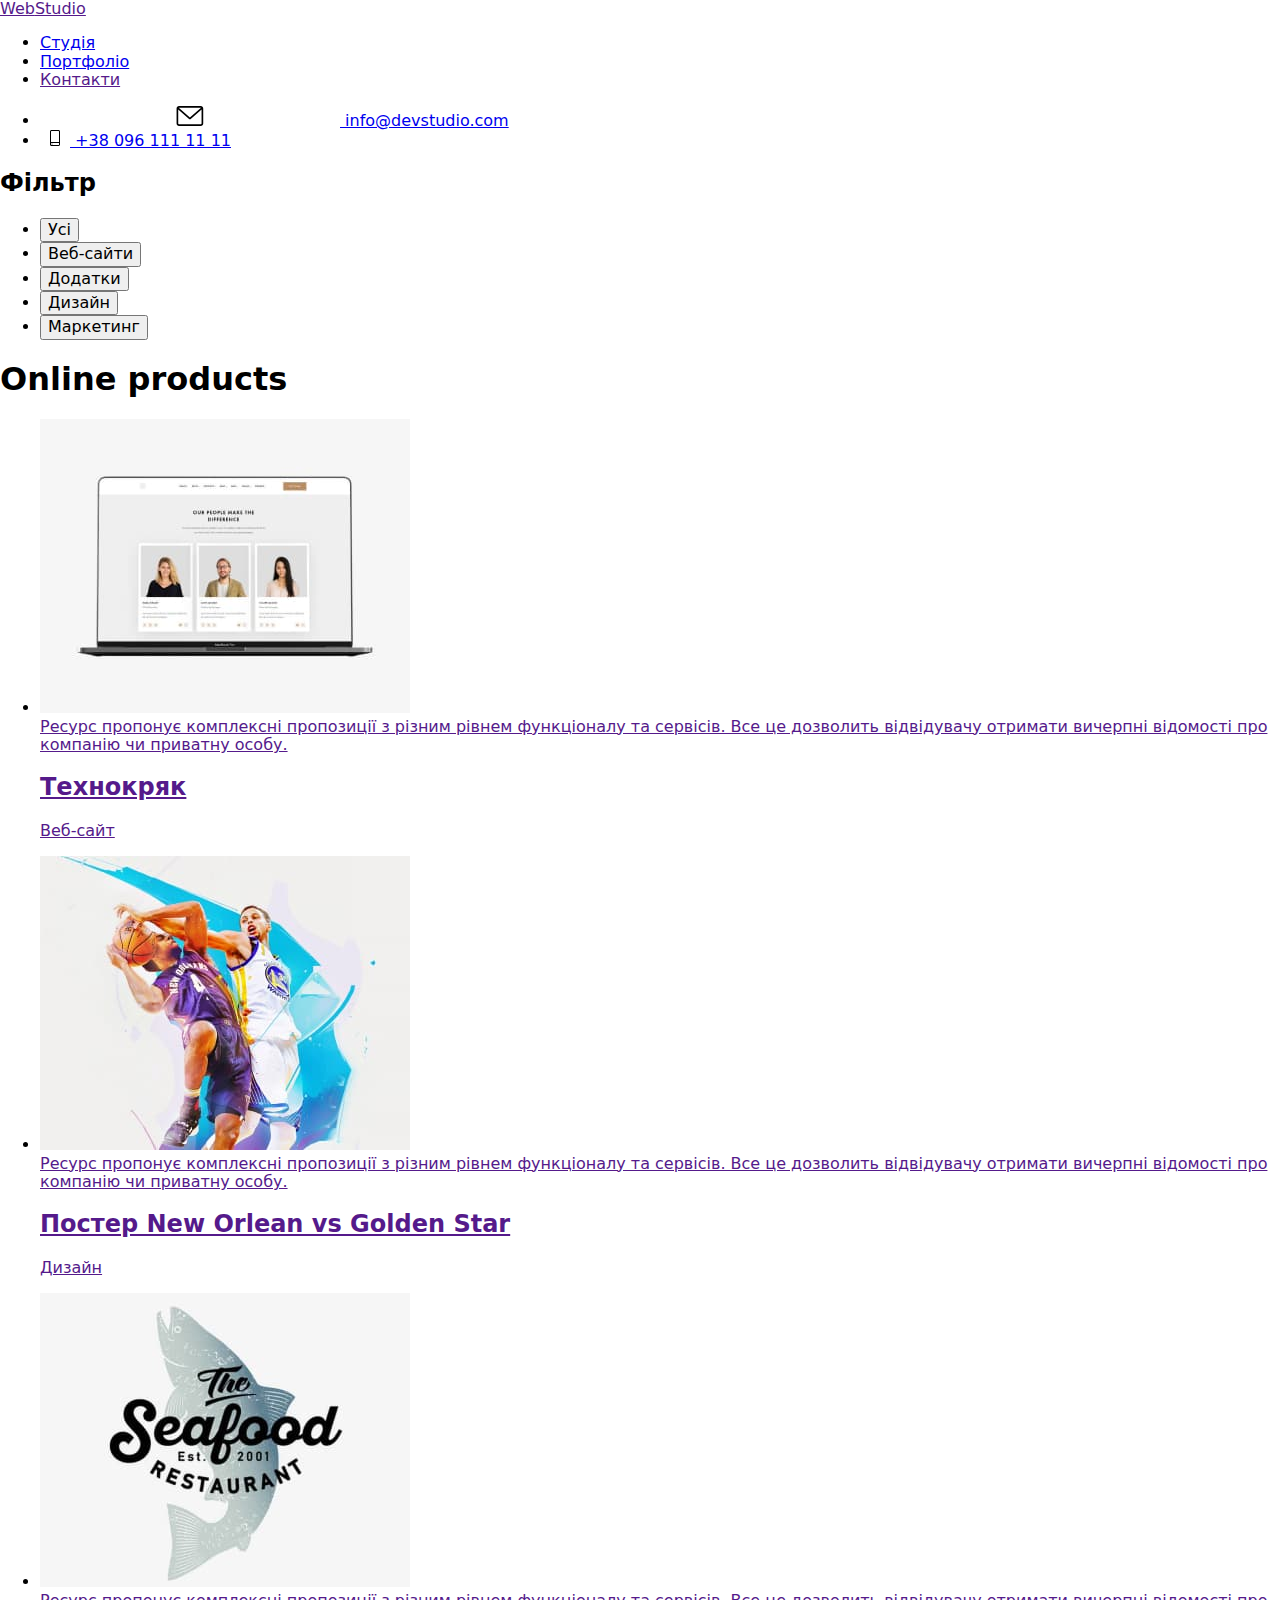
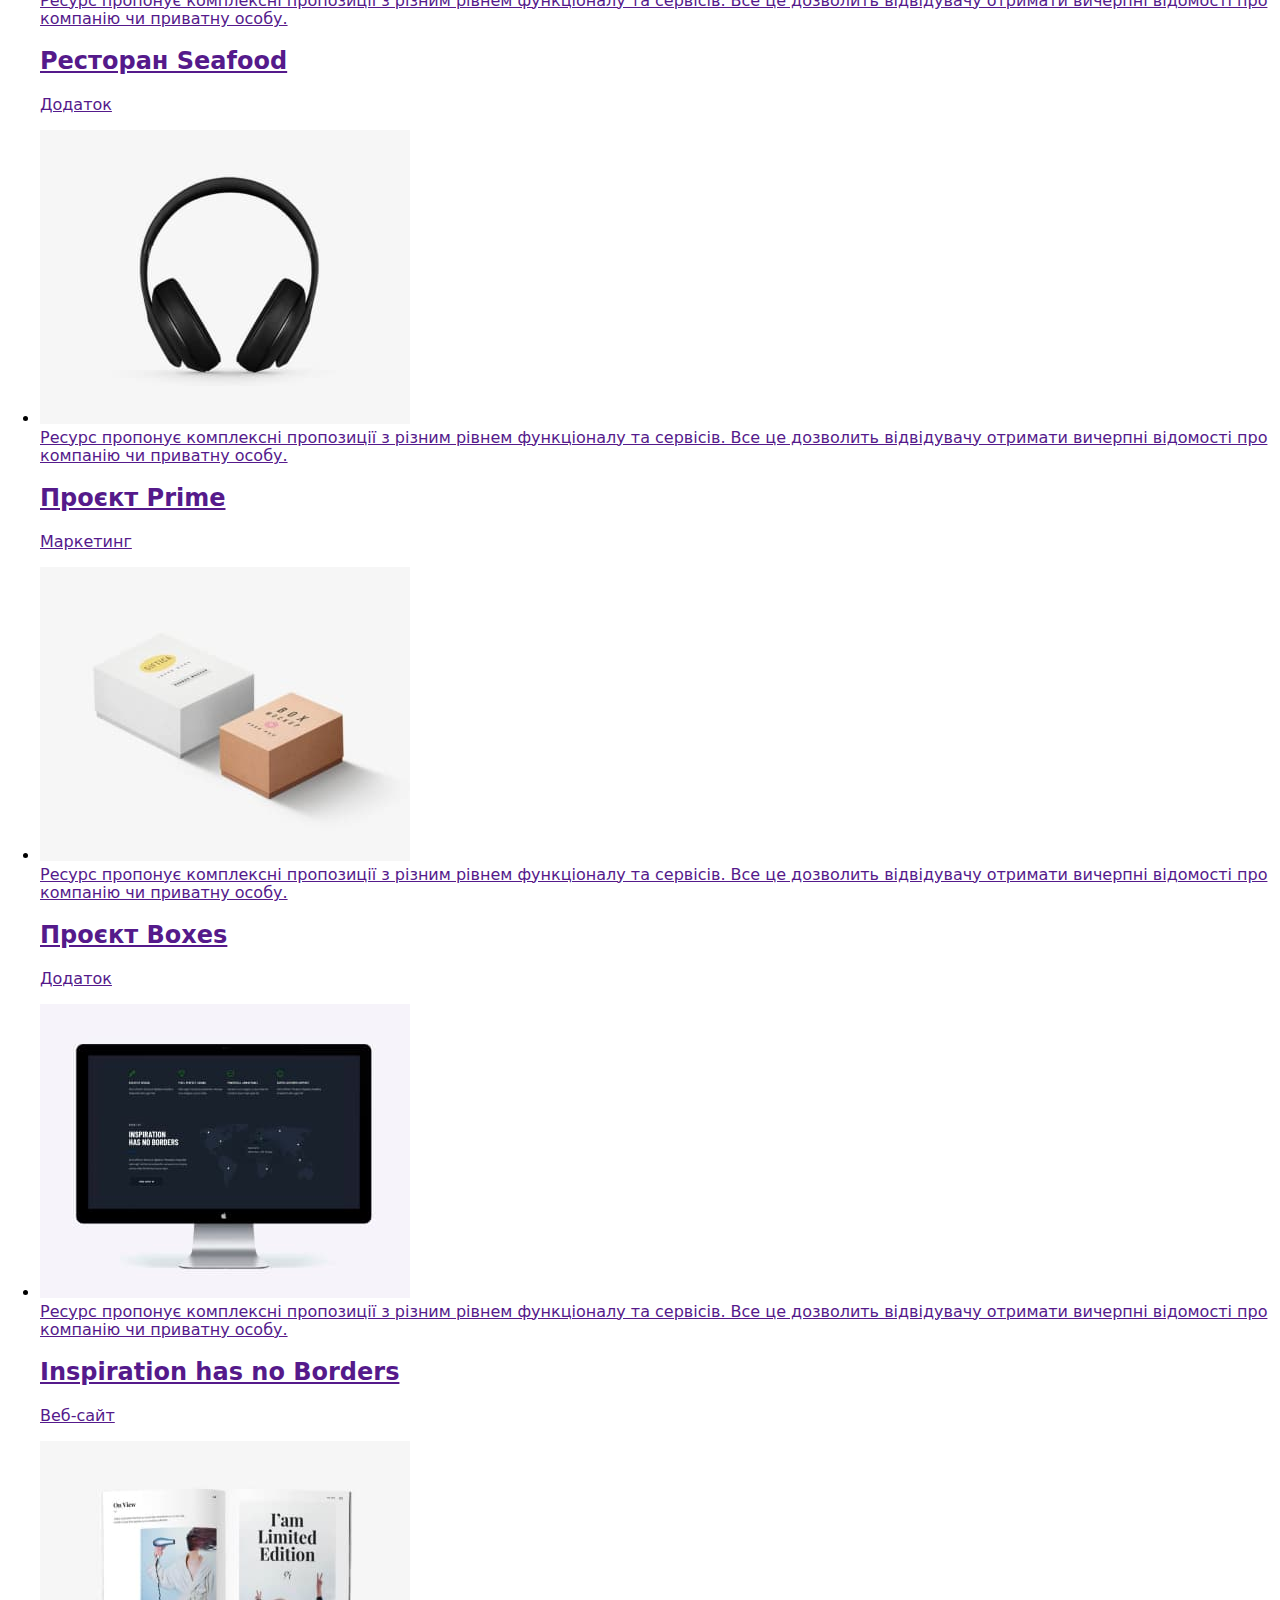
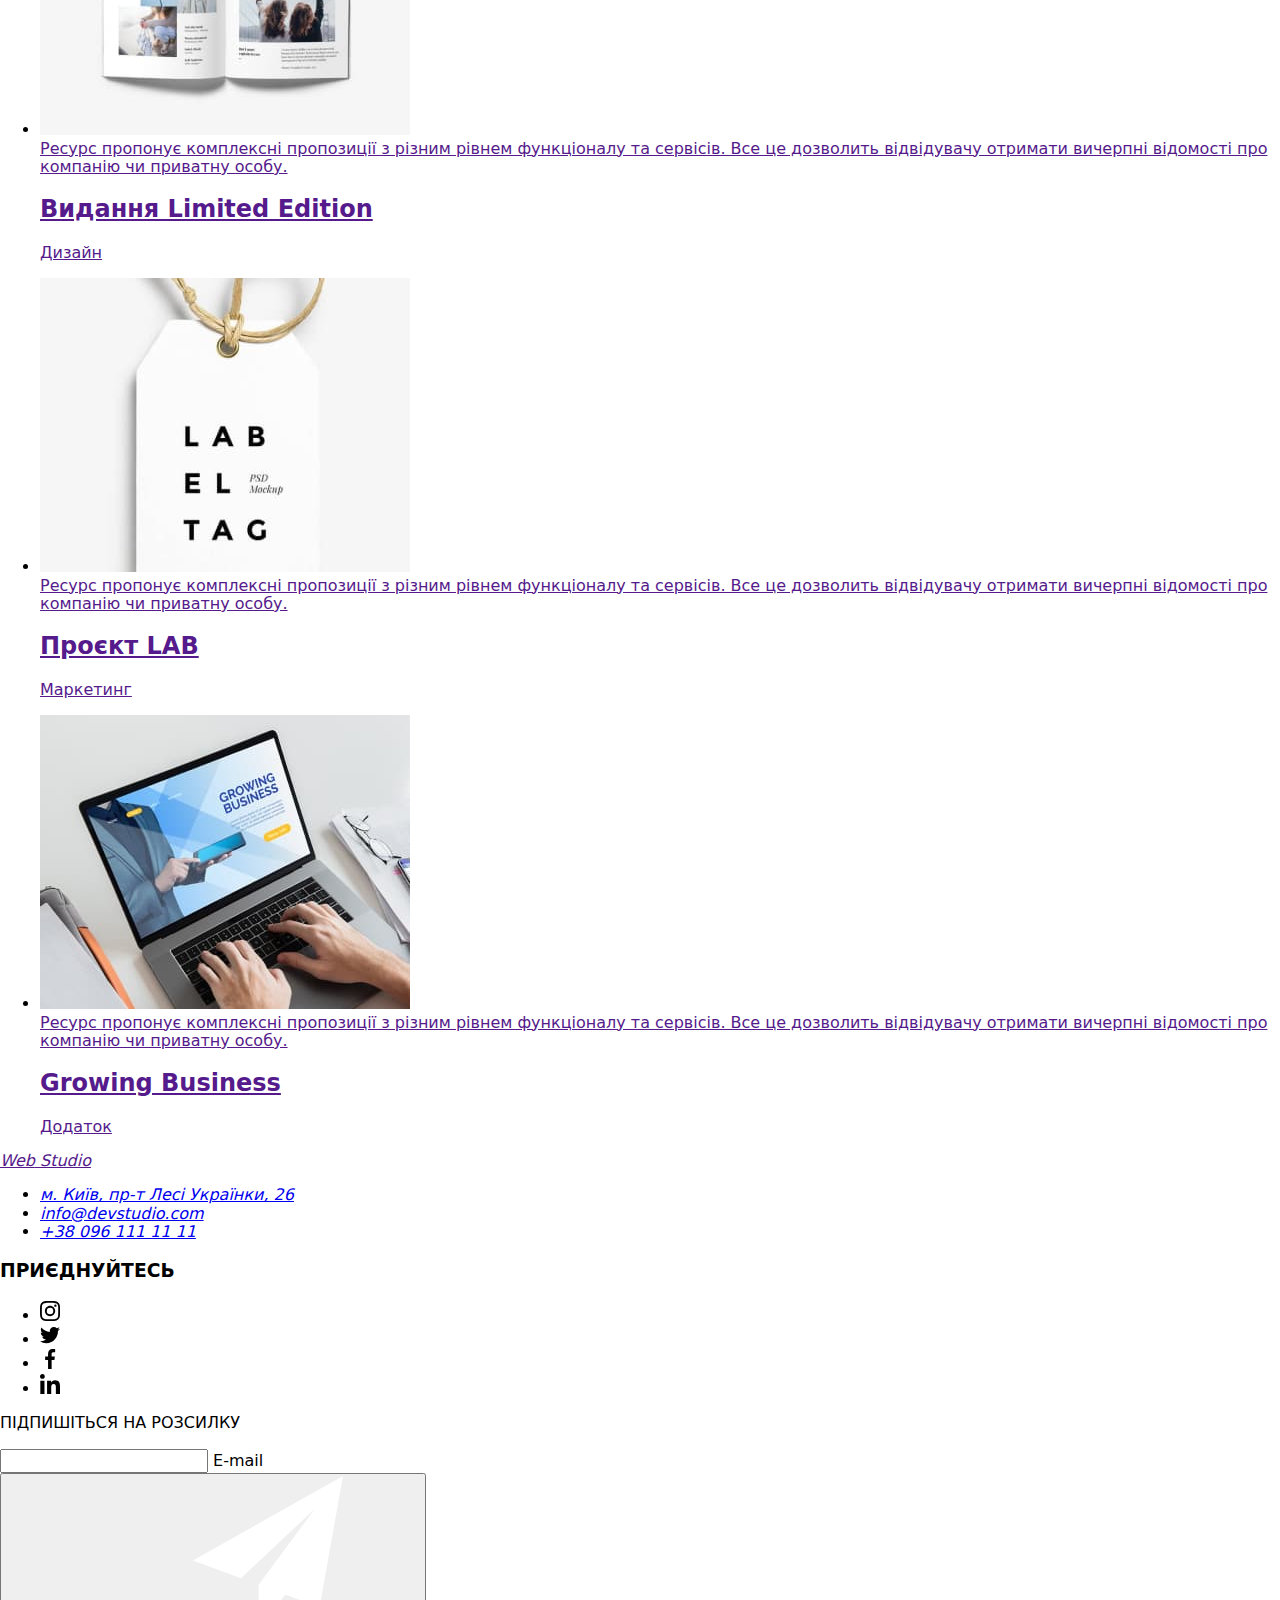
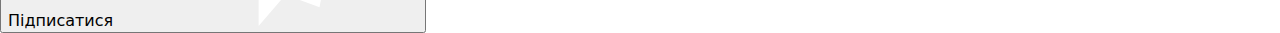
==== portfolio.html @ e0b41aa7 "cds" ====
<!DOCTYPE html>
<html lang="en">
  <head>
    <meta charset="UTF-8" />
    <meta http-equiv="X-UA-Compatible" content="IE=edge" />
    <meta name="viewport" content="width=device-width, initial-scale=1.0" />
    <title>Web Studio</title>
    <link
      href="https://fonts.googleapis.com/css2?family=Raleway:wght@700&family=Roboto:wght@400;500;700;900&display=swap"
      rel="stylesheet"
    />
    <link
      rel="stylesheet"
      href="https://cdnjs.cloudflare.com/ajax/libs/modern-normalize/1.1.0/modern-normalize.min.css"
    />
    <link rel="stylesheet" href="./css/styles.css" />
  </head>
  <body>
    <header class="page-header">
      <div class="container nav">
        <nav class="nav-studio">
          <a href="" class="logo" lang="en"
            ><span class="logo-web">Web</span>Studio</a
          >
          <ul class="site-nav list">
            <li class="item">
              <a href="./index.html" class="link">Студія</a>
            </li>
            <li class="item active-page">
              <a href="./portfolio.html" class="link active-page">Портфоліо</a>
            </li>
            <li class="item">
              <a href="" class="link">Контакти</a>
            </li>
          </ul>
        </nav>
        <ul class="auth-nav">
          <li class="item">
            <a href="mailto:info@devstidio.com" class="contact-info link">
              <svg class="contacts-icon icon-email" widht="30" height="20">
                <use href="./images/symbol-defs.svg#icon-email"></use>
              </svg>
              info@devstudio.com
            </a>
          </li>
          <li class="item">
            <a href="tel:+3809611111" class="contact-info link"
              ><svg class="contacts-icon icon-phone" width="30" height="16">
                <use href="./images/symbol-defs.svg#icon-telephone"></use>
              </svg>
              +38 096 111 11 11
            </a>
          </li>
        </ul>
      </div>
    </header>
    <main>
      <section class="section portfolio">
        <div class="container main-portfolio">
          <h2 class="second-title">Фільтр</h2>
          <ul class="filter-menu">
            <li class="filter-list">
              <button type="button" class="btn-secondary">Усі</button>
            </li>
            <li class="filter-list">
              <button type="button" class="btn-secondary">Веб-сайти</button>
            </li>
            <li class="filter-list">
              <button type="button" class="btn-secondary">Додатки</button>
            </li>
            <li class="filter-list">
              <button type="button" class="btn-secondary">Дизайн</button>
            </li>
            <li class="filter-list">
              <button type="button" class="btn-secondary">Маркетинг</button>
            </li>
          </ul>
          <h1 class="second-title">Online products</h1>
          <ul class="project-list">
            <li class="project-set">
              <a class="card" href="">
                <div class="wrapper">
                  <img
                    src="./images/website.jpg"
                    alt="website-tehnocrack"
                    width="370"
                  />
                  <div class="card-description">
                    Ресурс пропонує комплексні пропозиції з різним рівнем
                    функціоналу та сервісів. Все це дозволить відвідувачу
                    отримати вичерпні відомості про компанію чи приватну особу.
                  </div>
                </div>
                <div class="card-content">
                  <h2 class="project-card">Технокряк</h2>
                  <p class="project">Веб-сайт</p>
                </div>
              </a>
            </li>
            <li class="project-set">
              <a class="card" href="">
                <div class="wrapper">
                  <img
                    src="./images/poster-new-orlean.jpg"
                    alt="poster new orlean vs golden star"
                    width="370"
                  />
                  <div class="card-description">
                    Ресурс пропонує комплексні пропозиції з різним рівнем
                    функціоналу та сервісів. Все це дозволить відвідувачу
                    отримати вичерпні відомості про компанію чи приватну особу.
                  </div>
                </div>
                <div class="card-content">
                  <h2 class="project-card">Постер New Orlean vs Golden Star</h2>
                  <p class="project">Дизайн</p>
                </div>
              </a>
            </li>
            <li class="project-set">
              <a class="card" href="">
                <div class="wrapper">
                  <img
                    src="./images/restrant-sea-food.jpg"
                    alt="restrant sea food"
                    width="370"
                  />
                  <div class="card-description">
                    Ресурс пропонує комплексні пропозиції з різним рівнем
                    функціоналу та сервісів. Все це дозволить відвідувачу
                    отримати вичерпні відомості про компанію чи приватну особу.
                  </div>
                </div>
                <div class="card-content">
                  <h2 class="project-card">Ресторан Seafood</h2>
                  <p class="project">Додаток</p>
                </div>
              </a>
            </li>
            <li class="project-set">
              <a class="card" href="">
                <div class="wrapper">
                  <img src="./images/project-prime.jpg" alt=" project prime" />
                  <div class="card-description">
                    Ресурс пропонує комплексні пропозиції з різним рівнем
                    функціоналу та сервісів. Все це дозволить відвідувачу
                    отримати вичерпні відомості про компанію чи приватну особу.
                  </div>
                </div>
                <div class="card-content">
                  <h2 class="project-card">Проєкт Prime</h2>
                  <p class="project">Маркетинг</p>
                </div>
              </a>
            </li>
            <li class="project-set">
              <a class="card" href="">
                <div class="wrapper">
                  <img
                    src="./images/project-boxes.jpg"
                    alt="project boxes"
                    width="370"
                  />
                  <div class="card-description">
                    Ресурс пропонує комплексні пропозиції з різним рівнем
                    функціоналу та сервісів. Все це дозволить відвідувачу
                    отримати вичерпні відомості про компанію чи приватну особу.
                  </div>
                </div>
                <div class="card-content">
                  <h2 class="project-card">Проєкт Boxes</h2>
                  <p class="project">Додаток</p>
                </div>
              </a>
            </li>
            <li class="project-set">
              <a class="card" href="">
                <div class="wrapper">
                  <img
                    src="./images/website-inspiration-no.jpg"
                    alt="website inspiration has no borders"
                  />
                  <div class="card-description">
                    Ресурс пропонує комплексні пропозиції з різним рівнем
                    функціоналу та сервісів. Все це дозволить відвідувачу
                    отримати вичерпні відомості про компанію чи приватну особу.
                  </div>
                </div>
                <div class="card-content">
                  <h2 class="project-card">Inspiration has no Borders</h2>
                  <p class="project">Веб-сайт</p>
                </div>
              </a>
            </li>
            <li class="project-set">
              <a class="card" href="">
                <div class="wrapper">
                  <img
                    src="./images/design-limited-edition.jpg"
                    alt="design limited edition"
                    width="370"
                  />
                  <div class="card-description">
                    Ресурс пропонує комплексні пропозиції з різним рівнем
                    функціоналу та сервісів. Все це дозволить відвідувачу
                    отримати вичерпні відомості про компанію чи приватну особу.
                  </div>
                </div>
                <div class="card-content">
                  <h2 class="project-card">Видання Limited Edition</h2>
                  <p class="project">Дизайн</p>
                </div>
              </a>
            </li>
            <li class="project-set">
              <a class="card" href="">
                <div class="wrapper">
                  <img
                    src="./images/project-lab.jpg"
                    alt="project lab"
                    width="370"
                  />
                  <div class="card-description">
                    Ресурс пропонує комплексні пропозиції з різним рівнем
                    функціоналу та сервісів. Все це дозволить відвідувачу
                    отримати вичерпні відомості про компанію чи приватну особу.
                  </div>
                </div>
                <div class="card-content">
                  <h2 class="project-card">Проєкт LAB</h2>
                  <p class="project">Маркетинг</p>
                </div>
              </a>
            </li>
            <li class="project-set">
              <a class="card" href="">
                <div class="wrapper">
                  <img
                    src="./images/growing-bisines.jpg"
                    alt="app growing bisines"
                    width="370"
                  />
                  <div class="card-description">
                    Ресурс пропонує комплексні пропозиції з різним рівнем
                    функціоналу та сервісів. Все це дозволить відвідувачу
                    отримати вичерпні відомості про компанію чи приватну особу.
                  </div>
                </div>
                <div class="card-content">
                  <h2 class="project-card">Growing Business</h2>
                  <p class="project">Додаток</p>
                </div>
              </a>
            </li>
          </ul>
        </div>
      </section>
    </main>

    <footer class="page-footer">
      <div class="container footer">
        <address class="address">
          <a href="" class="logo2" lang="en"
            ><span class="logo-web">Web</span>
            <span class="logo-web2">Studio</span>
          </a>
          <ul class="contact">
            <li class="address-town link">
              <a
                href="https://goo.gl/maps/zHa8k17sHKYZzzac8"
                target="_blank"
                rel="noopener noreferrer nofollow"
                >м. Київ, пр-т Лесі Українки, 26</a
              ><br />
            </li>
            <li class="address-mail link">
              <a href="mailto:info@devstudio.com">info@devstudio.com</a> <br />
            </li>
            <li class="address-tel link">
              <a href="tel:+380961111111">+38 096 111 11 11</a>
            </li>
          </ul>
        </address>
        <section class="join-footer">
          <h3 class="add">ПРИЄДНУЙТЕСЬ</h3>
          <ul class="addition-list">
            <li class="addition-item list">
              <a href="" class="addition-icon">
                <svg class="icon-add" width="20" height="20">
                  <use href="./images/symbol-defs.svg#icon-instagram"></use>
                </svg>
              </a>
            </li>
            <li class="addition-item list">
              <a href="" class="addition-icon">
                <svg class="icon-add" width="20" height="20">
                  <use href="./images/symbol-defs.svg#icon-twitter"></use>
                </svg>
              </a>
            </li>
            <li class="addition-item list">
              <a href="" class="addition-icon">
                <svg class="icon-add" width="20" height="20">
                  <use href="./images/symbol-defs.svg#icon-facebook"></use>
                </svg>
              </a>
            </li>
            <li class="addition-item list">
              <a href="" class="addition-icon">
                <svg class="icon-add" width="20" height="20">
                  <use href="./images/symbol-defs.svg#icon-linkedin"></use>
                </svg>
              </a>
            </li>
          </ul>
        </section>
        <form action="" class="form-mailing" autocomplete="off">
          <p>ПІДПИШІТЬСЯ НА РОЗСИЛКУ</p>
          <div class="mailing-thumb">
            <div class="field-mailing">
              <input type="email" name="mailing" id="mailing" />
              <label for="mailing">E-mail</label>
            </div>
            <button class="btn-primary form-btn" type="submit">
              Підписатися
              <svg class="mailing-svg">
                <use href="./images/symbol-defs.svg#icon-telegram"></use>
              </svg>
            </button>
          </div>
        </form>
      </div>
    </footer>
  </body>
</html>
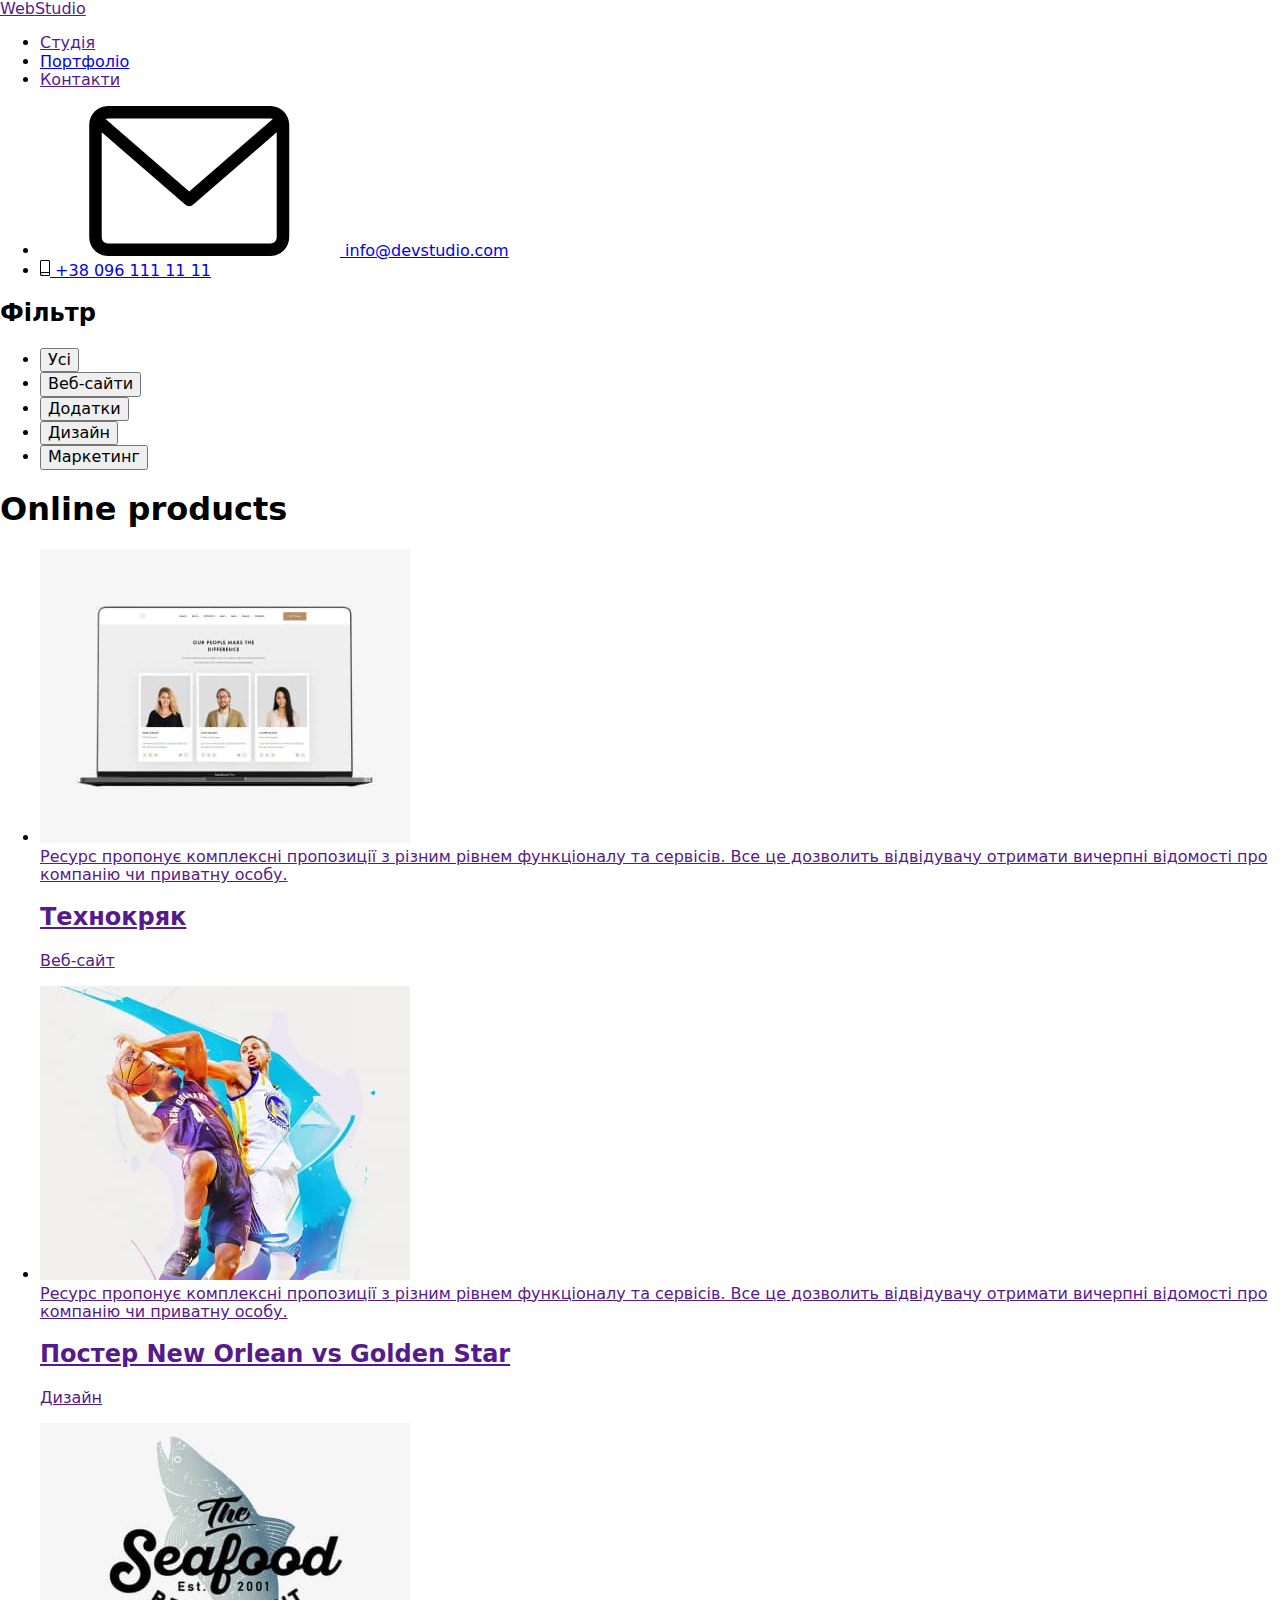
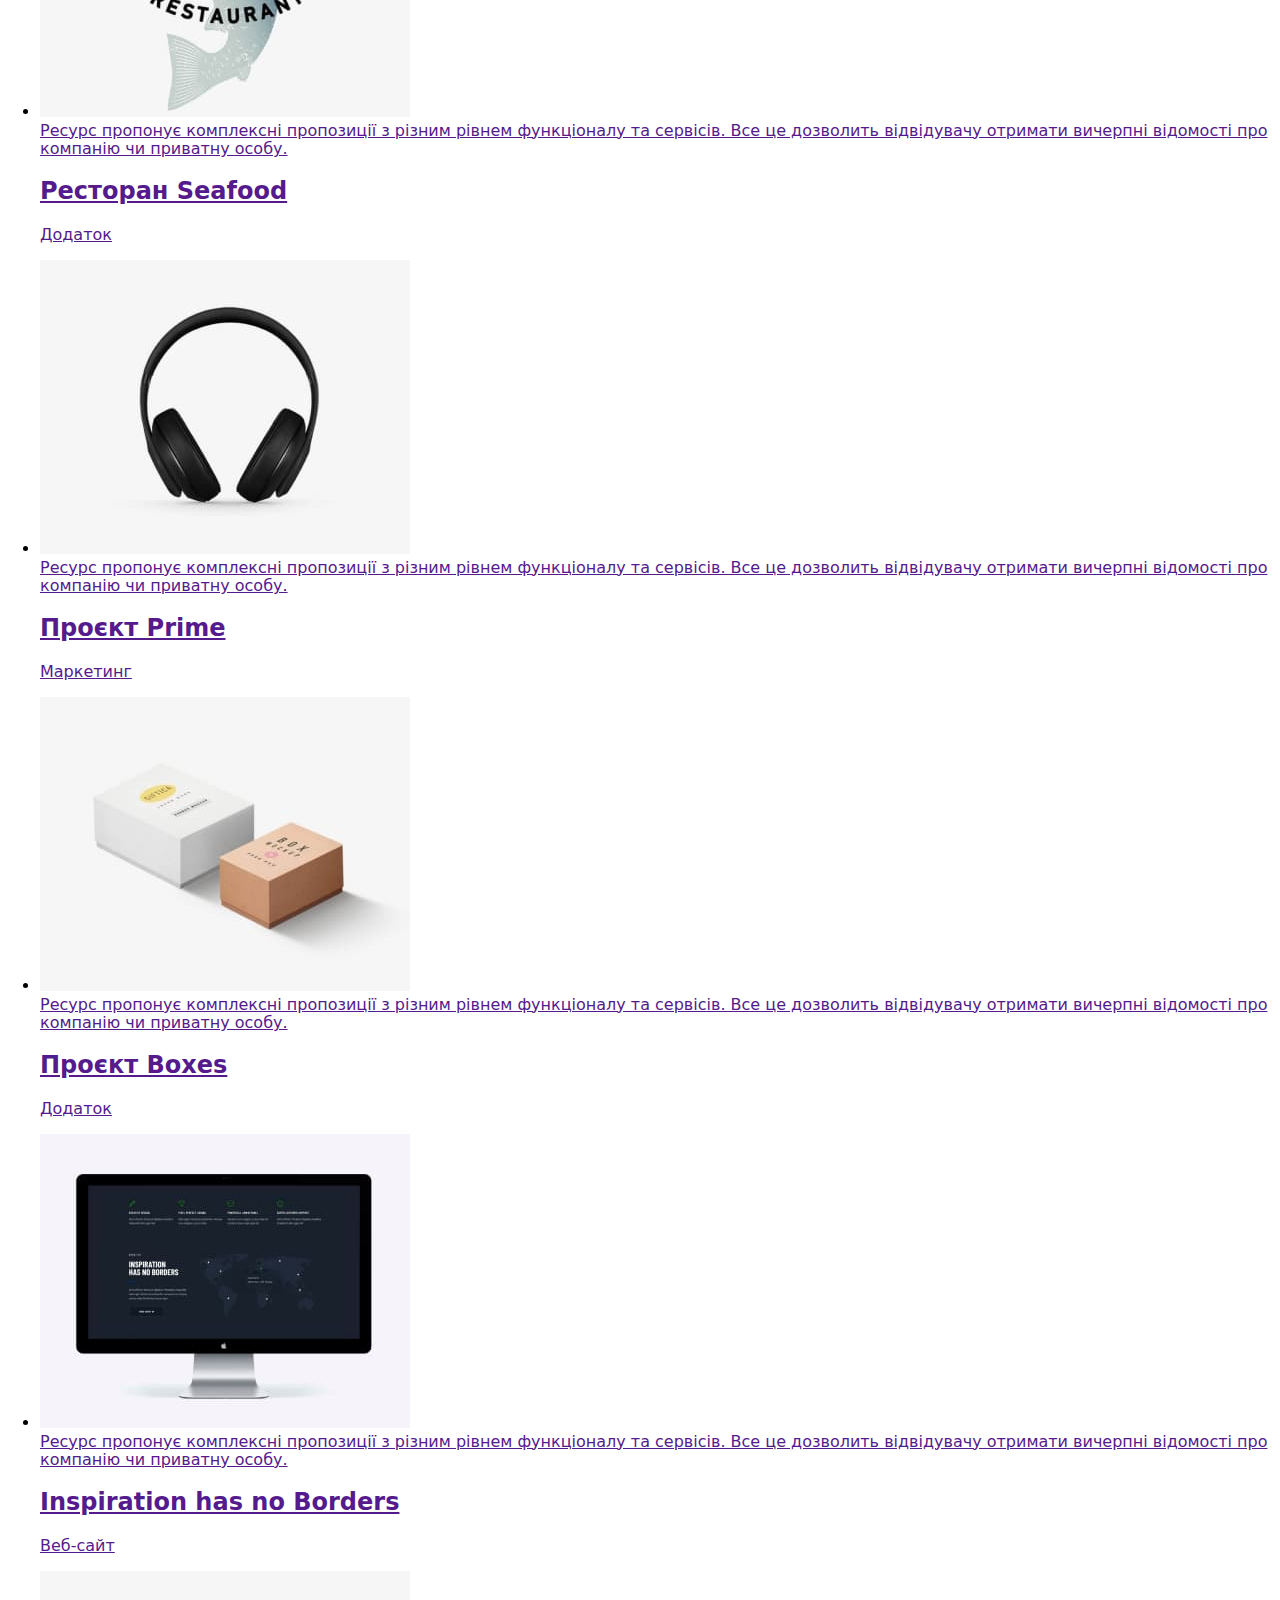
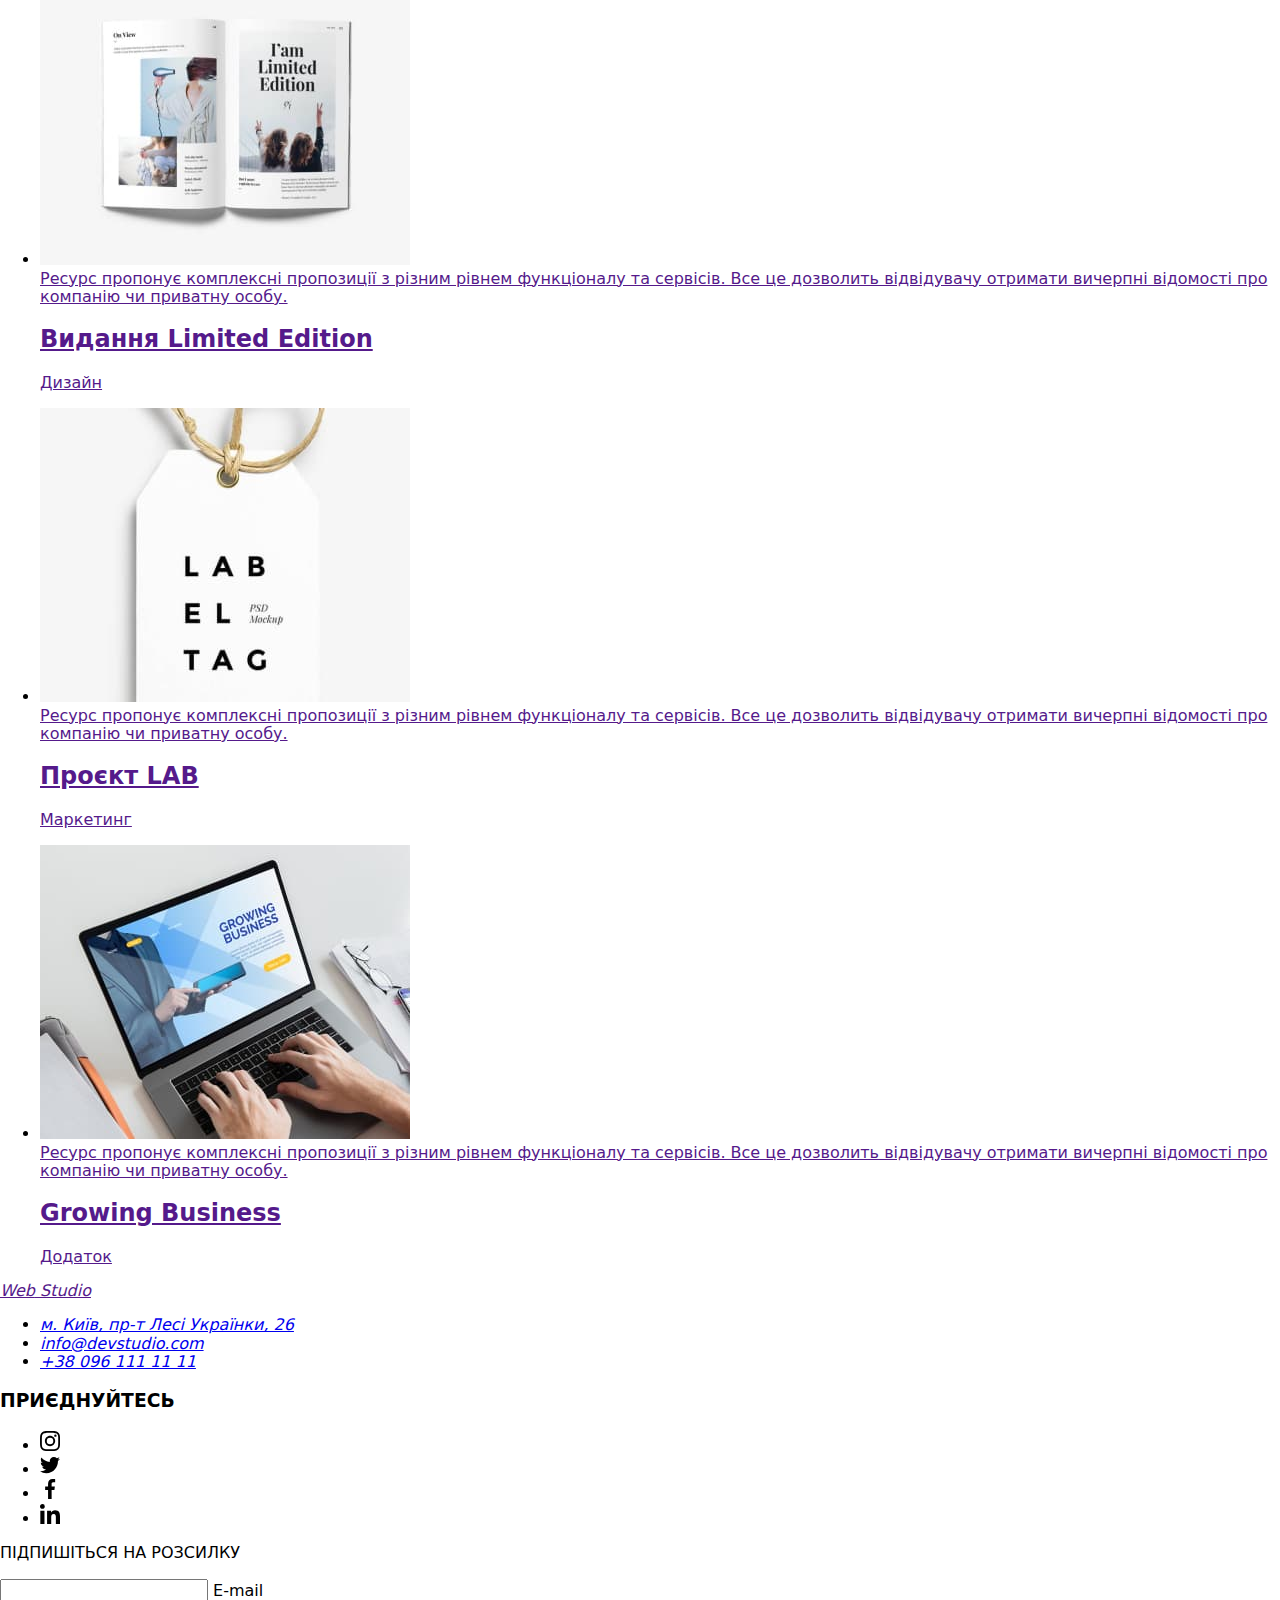
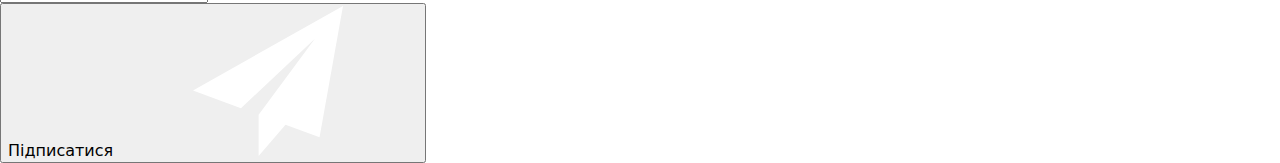
==== commit 8ef54ab0: "scdscs" ====
--- a/portfolio.html
+++ b/portfolio.html
@@ -18,26 +18,24 @@
   <body>
     <header class="page-header">
       <div class="container nav">
-        <nav class="nav-studio">
-          <a href="" class="logo" lang="en"
+        <nav class="pahe-header__nav-studio">
+          <a href="" class="page-header__logo" lang="en"
             ><span class="logo-web">Web</span>Studio</a
           >
-          <ul class="site-nav list">
+          <ul class="page-header__site-nav list">
+            <li class="item page-header__active-page">
+              <a href="" class="link active-page">Студія</a>
+            </li>
             <li class="item">
-              <a href="./index.html" class="link">Студія</a>
-            </li>
-            <li class="item active-page">
-              <a href="./portfolio.html" class="link active-page">Портфоліо</a>
-            </li>
-            <li class="item">
-              <a href="" class="link">Контакти</a>
-            </li>
+              <a href="./portfolio.html" class="link">Портфоліо</a>
+            </li>
+            <li class="item"><a href="" class="link">Контакти</a></li>
           </ul>
         </nav>
-        <ul class="auth-nav">
+        <ul class="page-header__auth-nav">
           <li class="item">
             <a href="mailto:info@devstidio.com" class="contact-info link">
-              <svg class="contacts-icon icon-email" widht="30" height="20">
+              <svg class="contacts-icon icon-email">
                 <use href="./images/symbol-defs.svg#icon-email"></use>
               </svg>
               info@devstudio.com
@@ -45,7 +43,7 @@
           </li>
           <li class="item">
             <a href="tel:+3809611111" class="contact-info link"
-              ><svg class="contacts-icon icon-phone" width="30" height="16">
+              ><svg class="contacts-icon icon-phone" width="10" height="16">
                 <use href="./images/symbol-defs.svg#icon-telephone"></use>
               </svg>
               +38 096 111 11 11
@@ -54,201 +52,208 @@
         </ul>
       </div>
     </header>
+
     <main>
       <section class="section portfolio">
-        <div class="container main-portfolio">
-          <h2 class="second-title">Фільтр</h2>
-          <ul class="filter-menu">
-            <li class="filter-list">
+        <div class="container portfolio__main-portfolio">
+          <h2 class="portfolio__second-title">Фільтр</h2>
+          <ul class="portfolio__filter-menu">
+            <li class="portfolio__filter-list">
               <button type="button" class="btn-secondary">Усі</button>
             </li>
-            <li class="filter-list">
+            <li class="portfolio__filter-list">
               <button type="button" class="btn-secondary">Веб-сайти</button>
             </li>
-            <li class="filter-list">
+            <li class="portfolio__filter-list">
               <button type="button" class="btn-secondary">Додатки</button>
             </li>
-            <li class="filter-list">
+            <li class="portfolio__filter-list">
               <button type="button" class="btn-secondary">Дизайн</button>
             </li>
-            <li class="filter-list">
+            <li class="portfolio__filter-list">
               <button type="button" class="btn-secondary">Маркетинг</button>
             </li>
           </ul>
-          <h1 class="second-title">Online products</h1>
-          <ul class="project-list">
-            <li class="project-set">
-              <a class="card" href="">
-                <div class="wrapper">
+          <h1 class="portfolio__second-title">Online products</h1>
+          <ul class="portfolio__project-list">
+            <li class="portfolio__project-set">
+              <a class="portfolio__card" href="">
+                <div class="portfolio__wrapper">
                   <img
                     src="./images/website.jpg"
                     alt="website-tehnocrack"
                     width="370"
                   />
-                  <div class="card-description">
-                    Ресурс пропонує комплексні пропозиції з різним рівнем
-                    функціоналу та сервісів. Все це дозволить відвідувачу
-                    отримати вичерпні відомості про компанію чи приватну особу.
-                  </div>
-                </div>
-                <div class="card-content">
-                  <h2 class="project-card">Технокряк</h2>
-                  <p class="project">Веб-сайт</p>
-                </div>
-              </a>
-            </li>
-            <li class="project-set">
-              <a class="card" href="">
-                <div class="wrapper">
+                  <div class="portfolio__card-description">
+                    Ресурс пропонує комплексні пропозиції з різним рівнем
+                    функціоналу та сервісів. Все це дозволить відвідувачу
+                    отримати вичерпні відомості про компанію чи приватну особу.
+                  </div>
+                </div>
+                <div class="portfolio__card-content">
+                  <h2 class="portfolio__project-card">Технокряк</h2>
+                  <p class="portfolio__project">Веб-сайт</p>
+                </div>
+              </a>
+            </li>
+            <li class="portfolio__project-set">
+              <a class="portfolio__card" href="">
+                <div class="portfolio__wrapper">
                   <img
                     src="./images/poster-new-orlean.jpg"
                     alt="poster new orlean vs golden star"
                     width="370"
                   />
-                  <div class="card-description">
-                    Ресурс пропонує комплексні пропозиції з різним рівнем
-                    функціоналу та сервісів. Все це дозволить відвідувачу
-                    отримати вичерпні відомості про компанію чи приватну особу.
-                  </div>
-                </div>
-                <div class="card-content">
-                  <h2 class="project-card">Постер New Orlean vs Golden Star</h2>
-                  <p class="project">Дизайн</p>
-                </div>
-              </a>
-            </li>
-            <li class="project-set">
-              <a class="card" href="">
-                <div class="wrapper">
+                  <div class="portfolio__card-description">
+                    Ресурс пропонує комплексні пропозиції з різним рівнем
+                    функціоналу та сервісів. Все це дозволить відвідувачу
+                    отримати вичерпні відомості про компанію чи приватну особу.
+                  </div>
+                </div>
+                <div class="portfolio__card-content">
+                  <h2 class="portfolio__project-card">
+                    Постер New Orlean vs Golden Star
+                  </h2>
+                  <p class="portfolio__project">Дизайн</p>
+                </div>
+              </a>
+            </li>
+            <li class="portfolio__project-set">
+              <a class="portfolio__card" href="">
+                <div class="portfolio__wrapper">
                   <img
                     src="./images/restrant-sea-food.jpg"
                     alt="restrant sea food"
                     width="370"
                   />
-                  <div class="card-description">
-                    Ресурс пропонує комплексні пропозиції з різним рівнем
-                    функціоналу та сервісів. Все це дозволить відвідувачу
-                    отримати вичерпні відомості про компанію чи приватну особу.
-                  </div>
-                </div>
-                <div class="card-content">
-                  <h2 class="project-card">Ресторан Seafood</h2>
-                  <p class="project">Додаток</p>
-                </div>
-              </a>
-            </li>
-            <li class="project-set">
-              <a class="card" href="">
-                <div class="wrapper">
+                  <div class="portfolio__card-description">
+                    Ресурс пропонує комплексні пропозиції з різним рівнем
+                    функціоналу та сервісів. Все це дозволить відвідувачу
+                    отримати вичерпні відомості про компанію чи приватну особу.
+                  </div>
+                </div>
+                <div class="portfolio__card-content">
+                  <h2 class="portfolio__project-card">Ресторан Seafood</h2>
+                  <p class="portfolio__project">Додаток</p>
+                </div>
+              </a>
+            </li>
+            <li class="portfolio__project-set">
+              <a class="portfolio__card" href="">
+                <div class="portfolio__wrapper">
                   <img src="./images/project-prime.jpg" alt=" project prime" />
-                  <div class="card-description">
-                    Ресурс пропонує комплексні пропозиції з різним рівнем
-                    функціоналу та сервісів. Все це дозволить відвідувачу
-                    отримати вичерпні відомості про компанію чи приватну особу.
-                  </div>
-                </div>
-                <div class="card-content">
-                  <h2 class="project-card">Проєкт Prime</h2>
-                  <p class="project">Маркетинг</p>
-                </div>
-              </a>
-            </li>
-            <li class="project-set">
-              <a class="card" href="">
-                <div class="wrapper">
+                  <div class="portfolio__card-description">
+                    Ресурс пропонує комплексні пропозиції з різним рівнем
+                    функціоналу та сервісів. Все це дозволить відвідувачу
+                    отримати вичерпні відомості про компанію чи приватну особу.
+                  </div>
+                </div>
+                <div class="portfolio__card-content">
+                  <h2 class="portfolio__project-card">Проєкт Prime</h2>
+                  <p class="portfolio__project">Маркетинг</p>
+                </div>
+              </a>
+            </li>
+            <li class="portfolio__project-set">
+              <a class="portfolio__card" href="">
+                <div class="portfolio__wrapper">
                   <img
                     src="./images/project-boxes.jpg"
                     alt="project boxes"
                     width="370"
                   />
-                  <div class="card-description">
-                    Ресурс пропонує комплексні пропозиції з різним рівнем
-                    функціоналу та сервісів. Все це дозволить відвідувачу
-                    отримати вичерпні відомості про компанію чи приватну особу.
-                  </div>
-                </div>
-                <div class="card-content">
-                  <h2 class="project-card">Проєкт Boxes</h2>
-                  <p class="project">Додаток</p>
-                </div>
-              </a>
-            </li>
-            <li class="project-set">
-              <a class="card" href="">
-                <div class="wrapper">
+                  <div class="portfolio__card-description">
+                    Ресурс пропонує комплексні пропозиції з різним рівнем
+                    функціоналу та сервісів. Все це дозволить відвідувачу
+                    отримати вичерпні відомості про компанію чи приватну особу.
+                  </div>
+                </div>
+                <div class="portfolio__card-content">
+                  <h2 class="portfolio__project-card">Проєкт Boxes</h2>
+                  <p class="portfolio__project">Додаток</p>
+                </div>
+              </a>
+            </li>
+            <li class="portfolio__project-set">
+              <a class="portfolio__card" href="">
+                <div class="portfolio__wrapper">
                   <img
                     src="./images/website-inspiration-no.jpg"
                     alt="website inspiration has no borders"
                   />
-                  <div class="card-description">
-                    Ресурс пропонує комплексні пропозиції з різним рівнем
-                    функціоналу та сервісів. Все це дозволить відвідувачу
-                    отримати вичерпні відомості про компанію чи приватну особу.
-                  </div>
-                </div>
-                <div class="card-content">
-                  <h2 class="project-card">Inspiration has no Borders</h2>
-                  <p class="project">Веб-сайт</p>
-                </div>
-              </a>
-            </li>
-            <li class="project-set">
-              <a class="card" href="">
-                <div class="wrapper">
+                  <div class="portfolio__card-description">
+                    Ресурс пропонує комплексні пропозиції з різним рівнем
+                    функціоналу та сервісів. Все це дозволить відвідувачу
+                    отримати вичерпні відомості про компанію чи приватну особу.
+                  </div>
+                </div>
+                <div class="portfolio__card-content">
+                  <h2 class="portfolio__project-card">
+                    Inspiration has no Borders
+                  </h2>
+                  <p class="portfolio__project">Веб-сайт</p>
+                </div>
+              </a>
+            </li>
+            <li class="portfolio__project-set">
+              <a class="portfolio__card" href="">
+                <div class="portfolio__wrapper">
                   <img
                     src="./images/design-limited-edition.jpg"
                     alt="design limited edition"
                     width="370"
                   />
-                  <div class="card-description">
-                    Ресурс пропонує комплексні пропозиції з різним рівнем
-                    функціоналу та сервісів. Все це дозволить відвідувачу
-                    отримати вичерпні відомості про компанію чи приватну особу.
-                  </div>
-                </div>
-                <div class="card-content">
-                  <h2 class="project-card">Видання Limited Edition</h2>
-                  <p class="project">Дизайн</p>
-                </div>
-              </a>
-            </li>
-            <li class="project-set">
-              <a class="card" href="">
-                <div class="wrapper">
+                  <div class="portfolio__card-description">
+                    Ресурс пропонує комплексні пропозиції з різним рівнем
+                    функціоналу та сервісів. Все це дозволить відвідувачу
+                    отримати вичерпні відомості про компанію чи приватну особу.
+                  </div>
+                </div>
+                <div class="portfolio__card-content">
+                  <h2 class="portfolio__project-card">
+                    Видання Limited Edition
+                  </h2>
+                  <p class="portfolio__project">Дизайн</p>
+                </div>
+              </a>
+            </li>
+            <li class="portfolio__project-set">
+              <a class="portfolio__card" href="">
+                <div class="portfolio__wrapper">
                   <img
                     src="./images/project-lab.jpg"
                     alt="project lab"
                     width="370"
                   />
-                  <div class="card-description">
-                    Ресурс пропонує комплексні пропозиції з різним рівнем
-                    функціоналу та сервісів. Все це дозволить відвідувачу
-                    отримати вичерпні відомості про компанію чи приватну особу.
-                  </div>
-                </div>
-                <div class="card-content">
-                  <h2 class="project-card">Проєкт LAB</h2>
-                  <p class="project">Маркетинг</p>
-                </div>
-              </a>
-            </li>
-            <li class="project-set">
-              <a class="card" href="">
-                <div class="wrapper">
+                  <div class="portfolio__card-description">
+                    Ресурс пропонує комплексні пропозиції з різним рівнем
+                    функціоналу та сервісів. Все це дозволить відвідувачу
+                    отримати вичерпні відомості про компанію чи приватну особу.
+                  </div>
+                </div>
+                <div class="portfolio__card-content">
+                  <h2 class="portfolio__project-card">Проєкт LAB</h2>
+                  <p class="portfolio__project">Маркетинг</p>
+                </div>
+              </a>
+            </li>
+            <li class="portfolio__project-set">
+              <a class="portfolio__card" href="">
+                <div class="portfolio__wrapper">
                   <img
                     src="./images/growing-bisines.jpg"
                     alt="app growing bisines"
                     width="370"
                   />
-                  <div class="card-description">
-                    Ресурс пропонує комплексні пропозиції з різним рівнем
-                    функціоналу та сервісів. Все це дозволить відвідувачу
-                    отримати вичерпні відомості про компанію чи приватну особу.
-                  </div>
-                </div>
-                <div class="card-content">
-                  <h2 class="project-card">Growing Business</h2>
-                  <p class="project">Додаток</p>
+                  <div class="portfolio__card-description">
+                    Ресурс пропонує комплексні пропозиції з різним рівнем
+                    функціоналу та сервісів. Все це дозволить відвідувачу
+                    отримати вичерпні відомості про компанію чи приватну особу.
+                  </div>
+                </div>
+                <div class="portfolio__card-content">
+                  <h2 class="portfolio__project-card">Growing Business</h2>
+                  <p class="portfolio__project">Додаток</p>
                 </div>
               </a>
             </li>
@@ -259,13 +264,13 @@
 
     <footer class="page-footer">
       <div class="container footer">
-        <address class="address">
-          <a href="" class="logo2" lang="en"
+        <address class="page-footer__address">
+          <a href="" class="page-footer__logo2" lang="en"
             ><span class="logo-web">Web</span>
             <span class="logo-web2">Studio</span>
           </a>
-          <ul class="contact">
-            <li class="address-town link">
+          <ul class="page-footer__contact">
+            <li class="page-footer__address-town link">
               <a
                 href="https://goo.gl/maps/zHa8k17sHKYZzzac8"
                 target="_blank"
@@ -273,40 +278,41 @@
                 >м. Київ, пр-т Лесі Українки, 26</a
               ><br />
             </li>
-            <li class="address-mail link">
+            <li class="page-footer__address-mail link">
               <a href="mailto:info@devstudio.com">info@devstudio.com</a> <br />
             </li>
-            <li class="address-tel link">
+            <li class="page-footer__address-tel link">
               <a href="tel:+380961111111">+38 096 111 11 11</a>
             </li>
           </ul>
         </address>
+
         <section class="join-footer">
-          <h3 class="add">ПРИЄДНУЙТЕСЬ</h3>
-          <ul class="addition-list">
-            <li class="addition-item list">
-              <a href="" class="addition-icon">
+          <h3 class="join-footer__add">ПРИЄДНУЙТЕСЬ</h3>
+          <ul class="join-footer__addition-list">
+            <li class="join-footer__addition-item list">
+              <a href="" class="join-footer__addition-icon">
                 <svg class="icon-add" width="20" height="20">
                   <use href="./images/symbol-defs.svg#icon-instagram"></use>
                 </svg>
               </a>
             </li>
-            <li class="addition-item list">
-              <a href="" class="addition-icon">
+            <li class="join-footer__addition-item list">
+              <a href="" class="join-footer__addition-icon">
                 <svg class="icon-add" width="20" height="20">
                   <use href="./images/symbol-defs.svg#icon-twitter"></use>
                 </svg>
               </a>
             </li>
-            <li class="addition-item list">
-              <a href="" class="addition-icon">
+            <li class="join-footer__addition-item list">
+              <a href="" class="join-footer__addition-icon">
                 <svg class="icon-add" width="20" height="20">
                   <use href="./images/symbol-defs.svg#icon-facebook"></use>
                 </svg>
               </a>
             </li>
-            <li class="addition-item list">
-              <a href="" class="addition-icon">
+            <li class="join-footer__addition-item list">
+              <a href="" class="join-footer__addition-icon">
                 <svg class="icon-add" width="20" height="20">
                   <use href="./images/symbol-defs.svg#icon-linkedin"></use>
                 </svg>
@@ -314,10 +320,11 @@
             </li>
           </ul>
         </section>
-        <form action="" class="form-mailing" autocomplete="off">
+
+        <form class="form-mailing">
           <p>ПІДПИШІТЬСЯ НА РОЗСИЛКУ</p>
-          <div class="mailing-thumb">
-            <div class="field-mailing">
+          <div class="form-mailing__mailing-thumb">
+            <div class="form-mailing__field-mailing">
               <input type="email" name="mailing" id="mailing" />
               <label for="mailing">E-mail</label>
             </div>
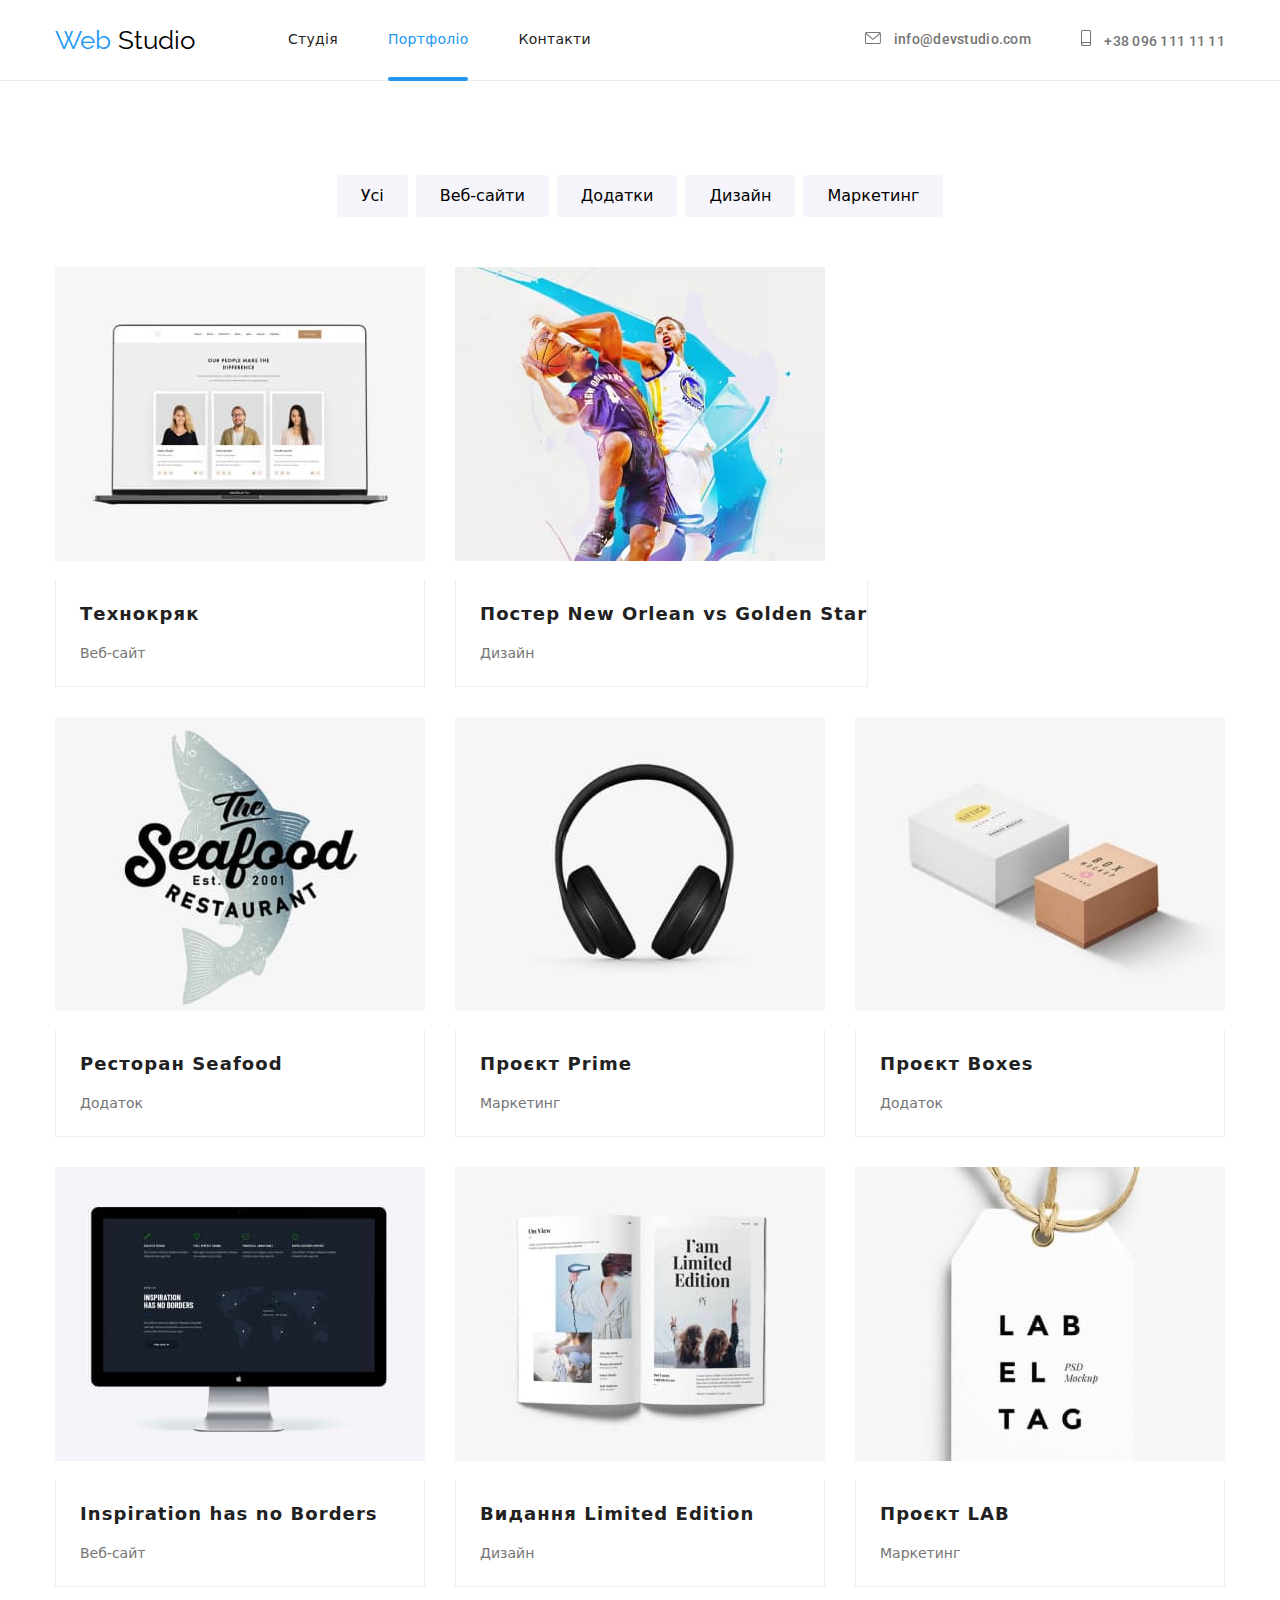
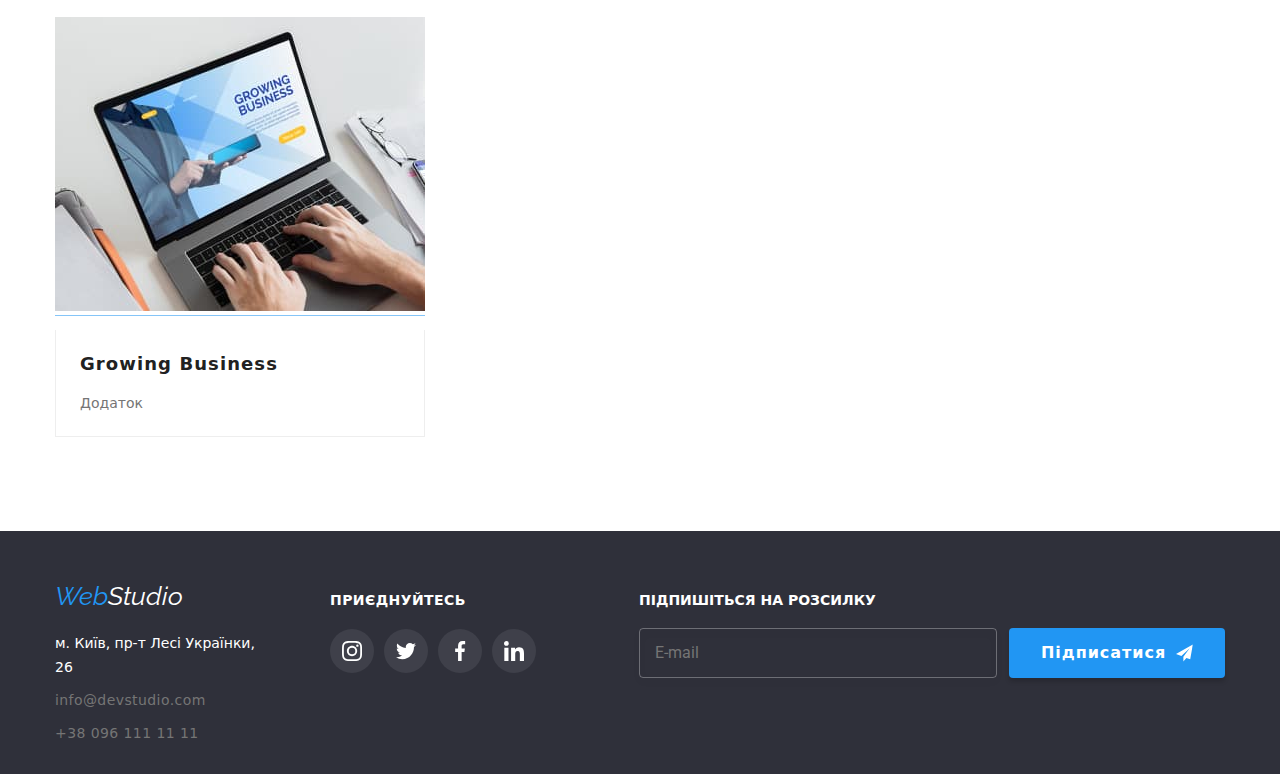
==== commit c45bd692: "sds" ====
--- a/portfolio.html
+++ b/portfolio.html
@@ -13,37 +13,52 @@
       rel="stylesheet"
       href="https://cdnjs.cloudflare.com/ajax/libs/modern-normalize/1.1.0/modern-normalize.min.css"
     />
+    <link rel="stylesheet" href="./css/main.min.css" />
     <link rel="stylesheet" href="./css/styles.css" />
   </head>
   <body>
     <header class="page-header">
-      <div class="container nav">
-        <nav class="pahe-header__nav-studio">
+      <div class="container page-header__nav">
+        <nav class="page-header__nav-studio">
           <a href="" class="page-header__logo" lang="en"
-            ><span class="logo-web">Web</span>Studio</a
-          >
-          <ul class="page-header__site-nav list">
-            <li class="item page-header__active-page">
-              <a href="" class="link active-page">Студія</a>
-            </li>
-            <li class="item">
-              <a href="./portfolio.html" class="link">Портфоліо</a>
-            </li>
-            <li class="item"><a href="" class="link">Контакти</a></li>
+            ><span class="page-header__logo-web">Web</span>
+            <span class="page-header__logo-studio">Studio</span>
+          </a>
+          <ul class="site-nav list">
+            <li class="item site-nav__item">
+              <a href="./index.html" class="link page-header__link"
+                >Студія</a
+              >
+            </li>
+            <li class="site-nav__item">
+              <a href="./portfolio.html" class="link page-header__link page-header__active-page"
+                >Портфоліо</a
+              >
+            </li>
+            <li class="site-nav__item">
+              <a href="" class="link page-header__link">Контакти</a>
+            </li>
           </ul>
         </nav>
-        <ul class="page-header__auth-nav">
-          <li class="item">
-            <a href="mailto:info@devstidio.com" class="contact-info link">
-              <svg class="contacts-icon icon-email">
+        <ul class="auth-nav">
+          <li class="auth-nav__item">
+            <a
+              href="mailto:info@devstidio.com"
+              class="auth-nav__contact-info link"
+            >
+              <svg class="auth-nav__contacts-icon icon-email">
                 <use href="./images/symbol-defs.svg#icon-email"></use>
               </svg>
               info@devstudio.com
             </a>
           </li>
-          <li class="item">
-            <a href="tel:+3809611111" class="contact-info link"
-              ><svg class="contacts-icon icon-phone" width="10" height="16">
+          <li class="auth-nav__item">
+            <a href="tel:+3809611111" class="auth-nav__contact-info link"
+              ><svg
+                class="auth-nav__contacts-icon icon-phone"
+                width="10"
+                height="16"
+              >
                 <use href="./images/symbol-defs.svg#icon-telephone"></use>
               </svg>
               +38 096 111 11 11
@@ -56,7 +71,7 @@
     <main>
       <section class="section portfolio">
         <div class="container portfolio__main-portfolio">
-          <h2 class="portfolio__second-title">Фільтр</h2>
+          <h2 class="visually-hidden">Фільтр</h2>
           <ul class="portfolio__filter-menu">
             <li class="portfolio__filter-list">
               <button type="button" class="btn-secondary">Усі</button>
@@ -74,7 +89,7 @@
               <button type="button" class="btn-secondary">Маркетинг</button>
             </li>
           </ul>
-          <h1 class="portfolio__second-title">Online products</h1>
+          <h1 class="visually-hidden">Online products</h1>
           <ul class="portfolio__project-list">
             <li class="portfolio__project-set">
               <a class="portfolio__card" href="">
@@ -265,24 +280,32 @@
     <footer class="page-footer">
       <div class="container footer">
         <address class="page-footer__address">
-          <a href="" class="page-footer__logo2" lang="en"
-            ><span class="logo-web">Web</span>
-            <span class="logo-web2">Studio</span>
+          <a href="" class="page-footer__logo" lang="en"
+            ><span class="page-footer__logo-web">Web</span>
+            <span class="page-footer__logo-web2">Studio</span>
           </a>
           <ul class="page-footer__contact">
-            <li class="page-footer__address-town link">
+            <li class="link page-footer__link">
               <a
                 href="https://goo.gl/maps/zHa8k17sHKYZzzac8"
                 target="_blank"
                 rel="noopener noreferrer nofollow"
+                class="page-footer__address-town"
                 >м. Київ, пр-т Лесі Українки, 26</a
               ><br />
             </li>
-            <li class="page-footer__address-mail link">
-              <a href="mailto:info@devstudio.com">info@devstudio.com</a> <br />
-            </li>
-            <li class="page-footer__address-tel link">
-              <a href="tel:+380961111111">+38 096 111 11 11</a>
+            <li class="link page-footer__link">
+              <a
+                href="mailto:info@devstudio.com"
+                class="page-footer__address-mail"
+                >info@devstudio.com</a
+              >
+              <br />
+            </li class="page-footer__link link">
+            <li class="link">
+              <a href="tel:+380961111111" class="page-footer__address-tel"
+                >+38 096 111 11 11</a
+              >
             </li>
           </ul>
         </address>
@@ -322,7 +345,7 @@
         </section>
 
         <form class="form-mailing">
-          <p>ПІДПИШІТЬСЯ НА РОЗСИЛКУ</p>
+          <p class="form-mailing__p">ПІДПИШІТЬСЯ НА РОЗСИЛКУ</p>
           <div class="form-mailing__mailing-thumb">
             <div class="form-mailing__field-mailing">
               <input type="email" name="mailing" id="mailing" />
--- a/css/main.min.css
+++ b/css/main.min.css
@@ -0,0 +1 @@
+/*! modern-normalize v1.1.0 | MIT License | https://github.com/sindresorhus/modern-normalize */*,::before,::after{-webkit-box-sizing:border-box;box-sizing:border-box}html{line-height:1.15;-webkit-text-size-adjust:100%;-moz-tab-size:4;-o-tab-size:4;tab-size:4}body{margin:0;font-family:system-ui,"Segoe UI",Roboto,Helvetica,Arial,sans-serif,"Apple Color Emoji","Segoe UI Emoji"}hr{height:0;color:inherit}abbr[title]{-webkit-text-decoration:underline dotted;text-decoration:underline dotted}b,strong{font-weight:bolder}code,kbd,samp,pre{font-family:ui-monospace,SFMono-Regular,Consolas,"Liberation Mono",Menlo,monospace;font-size:1em}small{font-size:80%}sub,sup{font-size:75%;line-height:0;position:relative;vertical-align:baseline}sub{bottom:-0.25em}sup{top:-0.5em}table{text-indent:0;border-color:inherit}button,input,optgroup,select,textarea{font-family:inherit;font-size:100%;line-height:1.15;margin:0}button,select{text-transform:none}button,[type=button],[type=reset],[type=submit]{-webkit-appearance:button}::-moz-focus-inner{border-style:none;padding:0}:-moz-focusring{outline:1px dotted ButtonText}:-moz-ui-invalid{box-shadow:none}legend{padding:0}progress{vertical-align:baseline}::-webkit-inner-spin-button,::-webkit-outer-spin-button{height:auto}[type=search]{-webkit-appearance:textfield;outline-offset:-2px}::-webkit-search-decoration{-webkit-appearance:none}::-webkit-file-upload-button{-webkit-appearance:button;font:inherit}summary{display:list-item}ul{list-style:none;padding:0}a{text-decoration:none}ul{margin-top:0;margin-bottom:0}.container{width:1200px;padding-left:15px;padding-right:15px;margin-left:auto;margin-right:auto}.visually-hidden{position:absolute;white-space:nowrap;width:1px;height:1px;overflow:hidden;border:0;padding:0;clip:rect(0 0 0 0);-webkit-clip-path:inset(50%);clip-path:inset(50%);margin:-1px}.button{text-transform:none}.btn{display:inline;margin-left:auto;margin-right:auto;-webkit-box-pack:center;-ms-flex-pack:center;justify-content:center;-webkit-box-align:center;-ms-flex-align:center;align-items:center}.btn-primary{display:block;color:#fff;background-color:#2196f3;border:rgba(0,0,0,0);cursor:pointer;font-weight:700;font-family:inherit;letter-spacing:.06em;font-size:16px;text-align:center;margin-left:auto;margin-right:auto;padding:10px 32px;border-radius:4px;line-height:1.9;min-width:216px;height:50px;-webkit-box-shadow:0px 4px 4px rgba(0,0,0,.15);box-shadow:0px 4px 4px rgba(0,0,0,.15);-webkit-transition:background-color 250ms cubic-bezier(0.4, 0, 0.2, 1),-webkit-box-shadow 250ms cubic-bezier(0.4, 0, 0.2, 1);transition:background-color 250ms cubic-bezier(0.4, 0, 0.2, 1),-webkit-box-shadow 250ms cubic-bezier(0.4, 0, 0.2, 1);transition:background-color 250ms cubic-bezier(0.4, 0, 0.2, 1),box-shadow 250ms cubic-bezier(0.4, 0, 0.2, 1);transition:background-color 250ms cubic-bezier(0.4, 0, 0.2, 1),box-shadow 250ms cubic-bezier(0.4, 0, 0.2, 1),-webkit-box-shadow 250ms cubic-bezier(0.4, 0, 0.2, 1)}.btn-primary:active,.btn-primary:hover,.btn-primary:focus{background-color:#188ce8;-webkit-box-shadow:0px 4px 4px rgba(0,0,0,.15);box-shadow:0px 4px 4px rgba(0,0,0,.15);border-radius:4px;cursor:pointer}.btn-secondary{font-weight:500;font-size:16px;line-height:1.6;display:inline-block;color:#000;background-color:#f5f4fa;border-color:rgba(0,0,0,0);cursor:pointer;border-radius:4px;-webkit-transition:color 250ms cubic-bezier(0.4, 0, 0.2, 1),background 250ms cubic-bezier(0.4, 0, 0.2, 1),-webkit-box-shadow 250ms cubic-bezier(0.4, 0, 0.2, 1);transition:color 250ms cubic-bezier(0.4, 0, 0.2, 1),background 250ms cubic-bezier(0.4, 0, 0.2, 1),-webkit-box-shadow 250ms cubic-bezier(0.4, 0, 0.2, 1);transition:color 250ms cubic-bezier(0.4, 0, 0.2, 1),background 250ms cubic-bezier(0.4, 0, 0.2, 1),box-shadow 250ms cubic-bezier(0.4, 0, 0.2, 1);transition:color 250ms cubic-bezier(0.4, 0, 0.2, 1),background 250ms cubic-bezier(0.4, 0, 0.2, 1),box-shadow 250ms cubic-bezier(0.4, 0, 0.2, 1),-webkit-box-shadow 250ms cubic-bezier(0.4, 0, 0.2, 1);padding:6px 22px}.btn-secondary:hover,.btn-secondary:focus{color:#fff;background-color:#2196f3;-webkit-box-shadow:0 10px 10px -5px rgba(0,0,0,.3);box-shadow:0 10px 10px -5px rgba(0,0,0,.3)}.form-btn{display:-webkit-box;display:-ms-flexbox;display:flex;-webkit-box-pack:center;-ms-flex-pack:center;justify-content:center;-webkit-box-align:center;-ms-flex-align:center;align-items:center}.hero__hero-title{color:#fff;font-weight:900;font-size:44px;line-height:1.36;letter-spacing:.06em}.section-title{font-size:36px;line-height:1.17;text-align:center;margin-bottom:50px}.our-work__section-title{font-size:36px;line-height:1.17;text-align:center;margin-top:94px;margin-bottom:50px}.out-team__section-title{font-size:36px;line-height:1.17;text-align:center;margin-bottom:50px}.modal{width:528px;height:581px;position:absolute;top:50%;left:50%;padding:40px;-webkit-transform:rotate 0;transform:rotate 0;-webkit-transform:translate(-50%, -50%);transform:translate(-50%, -50%);-webkit-transition:-webkit-transform 1000ms;transition:-webkit-transform 1000ms;transition:transform 1000ms;transition:transform 1000ms, -webkit-transform 1000ms;background-color:#fff;border-radius:4px;-webkit-box-shadow:0px 1px 3px rgba(0,0,0,.12),0px 1px 1px rgba(0,0,0,.14),0px 2px 1px rgba(0,0,0,.2);box-shadow:0px 1px 3px rgba(0,0,0,.12),0px 1px 1px rgba(0,0,0,.14),0px 2px 1px rgba(0,0,0,.2)}.modal-backdrop.is-hidden{visibility:hidden;opacity:0;pointer-events:none;display:-webkit-box;display:-ms-flexbox;display:flex;-webkit-box-pack:center;-ms-flex-pack:center;justify-content:center;-webkit-box-align:center;-ms-flex-align:center;align-items:center}.modal-backdrop{position:fixed;top:0;left:0;width:100%;height:100%;background-color:rgba(0,0,0,.2);opacity:1;visibility:visible;-webkit-transition:opacity 500ms,visibility 500ms;transition:opacity 500ms,visibility 500ms}.close-sign{position:absolute;display:-webkit-box;display:-ms-flexbox;display:flex;-webkit-box-pack:center;-ms-flex-pack:center;justify-content:center;cursor:pointer;-webkit-box-align:center;-ms-flex-align:center;align-items:center;top:8px;right:8px;width:30px;height:30px;border-radius:50%;fill:currentColor;background-color:rgba(0,0,0,0);border:1px solid rgba(0,0,0,.1)}.close-sign:hover,.close-sign:focus{fill:var(--accent-text-color)}.mailing-svg{width:24px;height:24px;margin-left:10px}.form-mailing p{margin-top:12px;margin-bottom:20px;font-weight:700;line-height:1.1428571429;text-transform:uppercase;color:#fff}.mailing-thumb{display:-webkit-box;display:-ms-flexbox;display:flex;-webkit-box-align:center;-ms-flex-align:center;align-items:center}.field-mailing{display:inline-block;position:relative;margin-right:12px}.field-mailing input:focus+label{-webkit-transform:translate(-70px, -50%);transform:translate(-70px, -50%)}.field-mailing input{-webkit-transition:-webkit-transform 250ms var(--timing-function);transition:-webkit-transform 250ms var(--timing-function);transition:transform 250ms var(--timing-function);transition:transform 250ms var(--timing-function), -webkit-transform 250ms var(--timing-function);width:358px;height:50px;padding-left:16px;color:var(--title-text-color);background-color:inherit;border-radius:4px;border:1px solid rgba(255,255,255,.3);outline:rgba(0,0,0,0);-webkit-filter:drop-shadow(0px 4px 4px rgba(0, 0, 0, 0.15));filter:drop-shadow(0px 4px 4px rgba(0, 0, 0, 0.15))}.field-mailing label{display:inline-block;position:absolute;top:50%;left:16px;-webkit-transform:translateY(-50%);transform:translateY(-50%);-webkit-transition:-webkit-transform 250ms var(--timing-function);transition:-webkit-transform 250ms var(--timing-function);transition:transform 250ms var(--timing-function);transition:transform 250ms var(--timing-function), -webkit-transform 250ms var(--timing-function);font-family:Roboto;font-size:16px;line-height:1.25;color:var(--title-text-color)}.agreement-link{color:var(--accent-text-color);text-decoration:underline;margin-left:5px}.agreement-field{display:-webkit-box;display:-ms-flexbox;display:flex;-webkit-box-pack:center;-ms-flex-pack:center;justify-content:center;-webkit-box-align:center;-ms-flex-align:center;align-items:center;position:relative;margin:0 auto 30px;font-size:14px;line-height:1.7142857143}.label{display:-webkit-box;display:-ms-flexbox;display:flex;-webkit-box-align:center;-ms-flex-align:center;align-items:center}.checkbox{-webkit-appearance:none;-moz-appearance:none;appearance:none;position:absolute}.checkbox-icon{display:-webkit-box;display:-ms-flexbox;display:flex;width:16px;height:15px;margin-right:8px;border:2px solid var(--primary-text-color);border-radius:2px}.checkbox:checked+.checkbox-icon{background-color:var(--accent-text-color);background-image:url(../images/icon-check.svg);background-size:contain;background-origin:border-box;border-color:var(--accent-text-color)}.modal p{margin-bottom:12px;font-weight:700;font-size:20px;line-height:1.15;text-align:center;color:var(--primary-text-color)}.input-svg{display:inline-block;width:18px;height:18px;top:28px;left:12px;-webkit-transition:fill 250ms var(--timing-function);transition:fill 250ms var(--timing-function);position:absolute}.inputs{width:448px}.inputs-field{position:relative;margin-bottom:10px}.inputs-field label{display:block;margin-bottom:4px;font-weight:400;font-size:12px;line-height:1.1666666667;color:var(--title-text-color)}.inputs-field input{display:block;width:448px;height:40px;padding-left:42px;border-radius:4px;border:1px solid rgba(33,33,33,.2);outline:none;-webkit-transition:border 250ms var(--timing-function),-webkit-box-shadow 250ms var(--timing-function);transition:border 250ms var(--timing-function),-webkit-box-shadow 250ms var(--timing-function);transition:border 250ms var(--timing-function),box-shadow 250ms var(--timing-function);transition:border 250ms var(--timing-function),box-shadow 250ms var(--timing-function),-webkit-box-shadow 250ms var(--timing-function)}.inputs-field textarea{display:block;resize:none;height:120px;width:448px;padding:12px 16px;margin-bottom:20px;font-size:12px;line-height:1.1666666667;letter-spacing:.01em;border:1px solid rgba(33,33,33,.2);outline:none;-webkit-transition:border 250ms var(--timing-function),-webkit-box-shadow 250ms var(--timing-function);transition:border 250ms var(--timing-function),-webkit-box-shadow 250ms var(--timing-function);transition:border 250ms var(--timing-function),box-shadow 250ms var(--timing-function);transition:border 250ms var(--timing-function),box-shadow 250ms var(--timing-function),-webkit-box-shadow 250ms var(--timing-function)}.inputs-field input:focus,.inputs-field textarea:focus{border-color:var(--accent-text-color);-webkit-box-shadow:0px 4px 4px rgba(0,0,0,.15);box-shadow:0px 4px 4px rgba(0,0,0,.15)}.inputs-field input:focus+.input-svg{fill:var(--accent-text-color)}header{display:block}.page-header{-webkit-box-align:center;-ms-flex-align:center;align-items:center;margin-bottom:0px;background-color:#fff;border-bottom-width:1px;border-bottom-style:solid;border-bottom-color:#ececec}.page-header__nav{display:-webkit-box;display:-ms-flexbox;display:flex;-webkit-box-align:center;-ms-flex-align:center;align-items:center}.page-header__logo{color:#2196f3;text-decoration:none;font-family:Raleway,sans-serif;font-size:26px;line-height:1.19;margin-right:93px}.page-header__logo-studio{color:#000}.page-header__nav-studio{display:-webkit-box;display:-ms-flexbox;display:flex;-webkit-box-align:center;-ms-flex-align:center;align-items:center}.page-header__link{color:#2196f3}.site-nav{display:-webkit-box;display:-ms-flexbox;display:flex;padding:0}.page-header__link{display:block;padding-top:32px;padding-bottom:32px;color:#212121;text-decoration:none;font-weight:500;font-size:14px;line-height:1.14;letter-spacing:.02em}.page-header__link:hover,.page-header__link:focus{color:#2196f3}.site-nav__item:not(:first-child){margin-left:50px}.page-header__active-page{position:relative;color:#2196f3}.page-header__active-page::after{content:"";position:absolute;bottom:-1px;left:0;width:100%;height:4px;background:#2196f3;border-radius:2px;border-bottom-color:#2196f3}.auth-nav__contacts-icon{margin-right:10px;fill:currentColor;-webkit-box-align:center;-ms-flex-align:center;align-items:center}.icon-email{width:16px;height:12px}.icon-phone{height:16px}.auth-nav{display:-webkit-box;display:-ms-flexbox;display:flex;margin-left:auto}.auth-nav__item:not(:first-child){margin-left:50px}.auth-nav__contact-info{color:#757575;text-decoration:none;font-family:"Roboto";font-weight:500;font-size:14px;line-height:1.14;letter-spacing:.02em}.auth-nav__contact-info:hover,.auth-nav__contact-info:focus{color:#2196f3}.address{text-decoration:none;font-family:Roboto;font-style:normal;font-weight:normal;font-size:14px;line-height:1.71;margin-right:70px}.contact{text-decoration:none}.page-header__contact-info{display:-webkit-box;display:-ms-flexbox;display:flex;-webkit-box-align:center;-ms-flex-align:center;align-items:center;-webkit-transition:color 250ms cubic-bezier(0.4, 0, 0.2, 1);transition:color 250ms cubic-bezier(0.4, 0, 0.2, 1)}.hero{background-image:-webkit-gradient(linear, left top, right top, from(rgba(47, 48, 58, 0.4)), to(rgba(47, 48, 58, 0.4))),url(../images/hero-bg-image.jpg);background-image:linear-gradient(to right, rgba(47, 48, 58, 0.4), rgba(47, 48, 58, 0.4)),url(../images/hero-bg-image.jpg);background-repeat:no-repeat;background-position:center;background-size:1600px;margin-top:0;padding-bottom:200px;padding-top:200px;min-width:1600px;height:600px;text-align:center}.hero-title{color:var(--primary-bg-color);font-weight:900;font-size:44px;line-height:1.36;letter-spacing:.06em}.section{padding-top:94px;padding-bottom:94px}.features__title-features{margin-bottom:10px;font-size:14px;line-height:1.14}.features__features-list{display:-webkit-box;display:-ms-flexbox;display:flex;-ms-flex-wrap:nowrap;flex-wrap:nowrap;gap:30px;padding-left:0px}.features__about-icon{display:-webkit-box;display:-ms-flexbox;display:flex;-webkit-box-pack:center;-ms-flex-pack:center;justify-content:center;-webkit-box-align:center;-ms-flex-align:center;align-items:center;width:270px;height:120px;margin-top:0px;margin-bottom:30px;background:#f5f4fa;border-radius:4px}.icon-fill{width:70px;height:70px}.our-work{padding-top:0px}.our-work__we-doing-list{display:-webkit-box;display:-ms-flexbox;display:flex;-ms-flex-wrap:wrap;flex-wrap:wrap;padding-left:0px;-webkit-box-pack:justify;-ms-flex-pack:justify;justify-content:space-between;margin:0}.item{-webkit-box-orient:horizontal;-webkit-box-direction:normal;-ms-flex-direction:row;flex-direction:row;text-align:center}.our-work__descrip{position:relative}.our-work__wedoing-description{display:-webkit-box;display:-ms-flexbox;display:flex;position:absolute;bottom:0;-webkit-box-align:center;-ms-flex-align:center;align-items:center;-webkit-box-pack:center;-ms-flex-pack:center;justify-content:center;height:70px;width:100%;background-color:rgba(47,48,58,.8);font-family:"Roboto",Sans-serif;font-style:normal;font-weight:700;font-size:14px;line-height:1.14;text-align:center;letter-spacing:.03em;text-transform:uppercase;color:#fff}.our-team{background-color:#f5f5f5}.our-team__workers,.our-team__icon-members{display:-webkit-box;display:-ms-flexbox;display:flex;padding-left:0px;margin:0px}.our-team__item-member{width:44px;height:44px;margin-right:10px;margin-bottom:30px}.our-team__item-member:nth-child(1){margin-left:32px}.our-team__member-link{color:#afb1b8;width:100%;height:100%;display:-webkit-box;display:-ms-flexbox;display:flex;-webkit-box-align:center;-ms-flex-align:center;align-items:center;-webkit-box-pack:center;-ms-flex-pack:center;justify-content:center;border-radius:50%;-webkit-transition:color 250ms cubic-bezier(0.4, 0, 0.2, 1),background 250ms cubic-bezier(0.4, 0, 0.2, 1);transition:color 250ms cubic-bezier(0.4, 0, 0.2, 1),background 250ms cubic-bezier(0.4, 0, 0.2, 1)}.our-team__member-link:hover{color:#fff;background-color:#2196f3}.our-team__item-member:last-child{margin-right:0px}.client-item .client-link:hover .icon-client{fill:var(--accent-text-color)}.icon-member{fill:currentColor}.workers>li{background-color:var(--primary-bg-color);border-radius:4px;margin-left:30px}.our-team__type-work{margin-top:0px;margin-bottom:16px}.our-team__name{margin-top:30px;margin-bottom:10px}li.team-item{border-radius:0,0,4px,4px;-webkit-box-shadow:0px 1px 3px rgba(0,0,0,.12),0px 1px 1px rgba(0,0,0,.14),0px 2px 1px rgba(0,0,0,.2);box-shadow:0px 1px 3px rgba(0,0,0,.12),0px 1px 1px rgba(0,0,0,.14),0px 2px 1px rgba(0,0,0,.2);padding:0px;margin-left:0px}.team-item:not(:first-child){padding:0px;margin-left:30px}.team-item{margin-bottom:30px;text-align:center}p{color:#757575;font-size:14px;line-height:1.71}.workers h3{font-weight:500}.clients{padding-top:94px;padding-bottom:94px;background-color:#fff}.clients__client{display:-webkit-box;display:-ms-flexbox;display:flex;justify-items:center;-webkit-box-align:center;-ms-flex-align:center;align-items:center}.clients__client-item{width:170px;height:92px;margin-right:30px;border-radius:4px}.clients__client-item:last-child{margin-right:0px}.clients__client-link{color:#afb1b8;width:100%;height:100%;display:-webkit-box;display:-ms-flexbox;display:flex;-webkit-box-align:center;-ms-flex-align:center;align-items:center;-webkit-box-pack:center;-ms-flex-pack:center;justify-content:center;border:1px solid #afb1b8;border-radius:4px;-webkit-transition:color 250ms cubic-bezier(0.4, 0, 0.2, 1),border 250ms cubic-bezier(0.4, 0, 0.2, 1);transition:color 250ms cubic-bezier(0.4, 0, 0.2, 1),border 250ms cubic-bezier(0.4, 0, 0.2, 1)}.clients__client-item .clients__client-link:hover{color:#2196f3;cursor:pointer;border:1px solid #2196f3}.icon-client{fill:currentColor}.portfolio__filter-menu{display:-webkit-box;display:-ms-flexbox;display:flex;-webkit-box-pack:center;-ms-flex-pack:center;justify-content:center;padding-bottom:50px;margin:0}.portfolio__filter-list:not(:last-child){margin-right:8px}.portfolio__main-portfolio{display:block}.card{text-decoration:none;display:block}.portfolio__project-list{display:-webkit-box;display:-ms-flexbox;display:flex;-ms-flex-wrap:wrap;flex-wrap:wrap;gap:30px}.portfolio__card{text-decoration:none;display:block}.portfolio__card:hover{-webkit-box-shadow:0px 1px 1px rgba(0,0,0,.12),0px 4px 4px rgba(0,0,0,.06),1px 4px 6px rgba(0,0,0,.16);box-shadow:0px 1px 1px rgba(0,0,0,.12),0px 4px 4px rgba(0,0,0,.06),1px 4px 6px rgba(0,0,0,.16)}.portfolio__wrapper{display:block;position:relative;overflow:hidden}.portfolio__card-description{display:-webkit-box;display:-ms-flexbox;display:flex;position:absolute;top:0;left:0;height:100%;width:100%;-webkit-box-pack:center;-ms-flex-pack:center;justify-content:center;-webkit-box-align:center;-ms-flex-align:center;align-items:center;text-align:left;padding-left:24px;padding-right:24px;font-family:"Roboto",Sans-serif;font-style:normal;font-weight:400;font-size:18px;line-height:1.56;letter-spacing:.03em;color:#fff;background-color:rgba(33,150,243,.9);-webkit-transform:translateY(100%);transform:translateY(100%);-webkit-transition:-webkit-transform 250ms cubic-bezier(0.4, 0, 0.2, 1);transition:-webkit-transform 250ms cubic-bezier(0.4, 0, 0.2, 1);transition:transform 250ms cubic-bezier(0.4, 0, 0.2, 1);transition:transform 250ms cubic-bezier(0.4, 0, 0.2, 1), -webkit-transform 250ms cubic-bezier(0.4, 0, 0.2, 1)}.portfolio__project-set:hover .portfolio__card-description{-webkit-transform:translateY(0);transform:translateY(0)}.portfolio__project-card{color:#212121;font-size:18px;line-height:1.5;letter-spacing:.06em;padding-top:20px;padding-left:24px}.portfolio__project{margin-top:4px;margin-left:24px;margin-right:auto;margin-bottom:20px}.portfolio__card-content{border-left:1px solid #eee;border-bottom:1px solid #eee;border-right:1px solid #eee}.page-footer{background-color:#2f303a;padding-top:48px;padding-bottom:28px}.footer{display:-webkit-box;display:-ms-flexbox;display:flex;-webkit-box-align:baseline;-ms-flex-align:baseline;align-items:baseline}.page-footer__logo-web{color:#2196f3}.page-footer__logo-web2{color:#fff}.page-footer__logo{display:-webkit-box;display:-ms-flexbox;display:flex;text-decoration:none;font-family:Raleway,sans-serif;font-size:26px;line-height:1.19;margin-bottom:20px}.page-footer__address{margin-right:70px}.page-footer__address-town{color:#fff;font-size:14px;line-height:1.71;font-style:normal;-webkit-transition:color 250ms cubic-bezier(0.4, 0, 0.2, 1);transition:color 250ms cubic-bezier(0.4, 0, 0.2, 1)}.page-footer__address-town:hover,.page-footer__address-town:focus{color:#2196f3}.page-footer__address-mail,.page-footer__address-tel{-webkit-transition:color 250ms var(--timing-function);transition:color 250ms var(--timing-function);color:#757575;font-size:14px;line-height:1.71;letter-spacing:.03em;font-style:normal}.page-footer__address-mail:hover,.page-footer__address-mail:focus,.page-footer__address-tel:hover,.page-footer__address-tel:focus{color:#2196f3}.page-footer__link{margin-bottom:9px;display:block}.join-footer{margin-right:93px}.join-footer__addition-list{display:-webkit-box;display:-ms-flexbox;display:flex}.addition{margin-right:640px}.join-footer__add{margin-bottom:20px;font-size:14px;line-height:1.14;letter-spacing:.03em;color:#fff}.join-footer__addition-item{margin-right:10px}.join-footer__addition-icon{display:-webkit-box;display:-ms-flexbox;display:flex;-webkit-box-pack:center;-ms-flex-pack:center;justify-content:center;-webkit-box-align:center;-ms-flex-align:center;align-items:center;width:44px;height:44px;border-radius:50%;background-color:#3f404a;justify-content:center;align-items:center;-webkit-transition:background 250ms cubic-bezier(0.4, 0, 0.2, 1);transition:background 250ms cubic-bezier(0.4, 0, 0.2, 1)}.join-footer__addition-icon:hover{background-color:#2196f3}.icon-add{display:-webkit-box;display:-ms-flexbox;display:flex;-webkit-box-pack:center;-ms-flex-pack:center;justify-content:center;-webkit-box-align:center;-ms-flex-align:center;align-items:center;fill:#fff}.form-mailing__p{margin-top:12px;margin-bottom:20px;font-weight:700;line-height:1.1428571429;text-transform:uppercase;color:#fff}.form-mailing__mailing-thumb{display:-webkit-box;display:-ms-flexbox;display:flex;-webkit-box-align:center;-ms-flex-align:center;align-items:center}.form-btn{width:200px}.form-mailing__field-mailing{display:inline-block;position:relative;margin-right:12px}.form-mailing__field-mailing input:focus+label{-webkit-transform:translate(-70px, -50%);transform:translate(-70px, -50%)}.form-mailing__field-mailing input{-webkit-transition:-webkit-transform 250ms var(--timing-function);transition:-webkit-transform 250ms var(--timing-function);transition:transform 250ms var(--timing-function);transition:transform 250ms var(--timing-function), -webkit-transform 250ms var(--timing-function);width:358px;height:50px;padding-left:16px;color:var(--title-text-color);background-color:inherit;border-radius:4px;border:1px solid rgba(255,255,255,.3);outline:rgba(0,0,0,0);-webkit-filter:drop-shadow(0px 4px 4px rgba(0, 0, 0, 0.15));filter:drop-shadow(0px 4px 4px rgba(0, 0, 0, 0.15))}.form-mailing__field-mailing label{display:inline-block;position:absolute;top:50%;left:16px;-webkit-transform:translateY(-50%);transform:translateY(-50%);-webkit-transition:-webkit-transform 250ms cubic-bezier(0.4, 0, 0.2, 1);transition:-webkit-transform 250ms cubic-bezier(0.4, 0, 0.2, 1);transition:transform 250ms cubic-bezier(0.4, 0, 0.2, 1);transition:transform 250ms cubic-bezier(0.4, 0, 0.2, 1), -webkit-transform 250ms cubic-bezier(0.4, 0, 0.2, 1);font-family:Roboto;font-size:16px;line-height:1.25;color:#757575}/*# sourceMappingURL=main.min.css.map */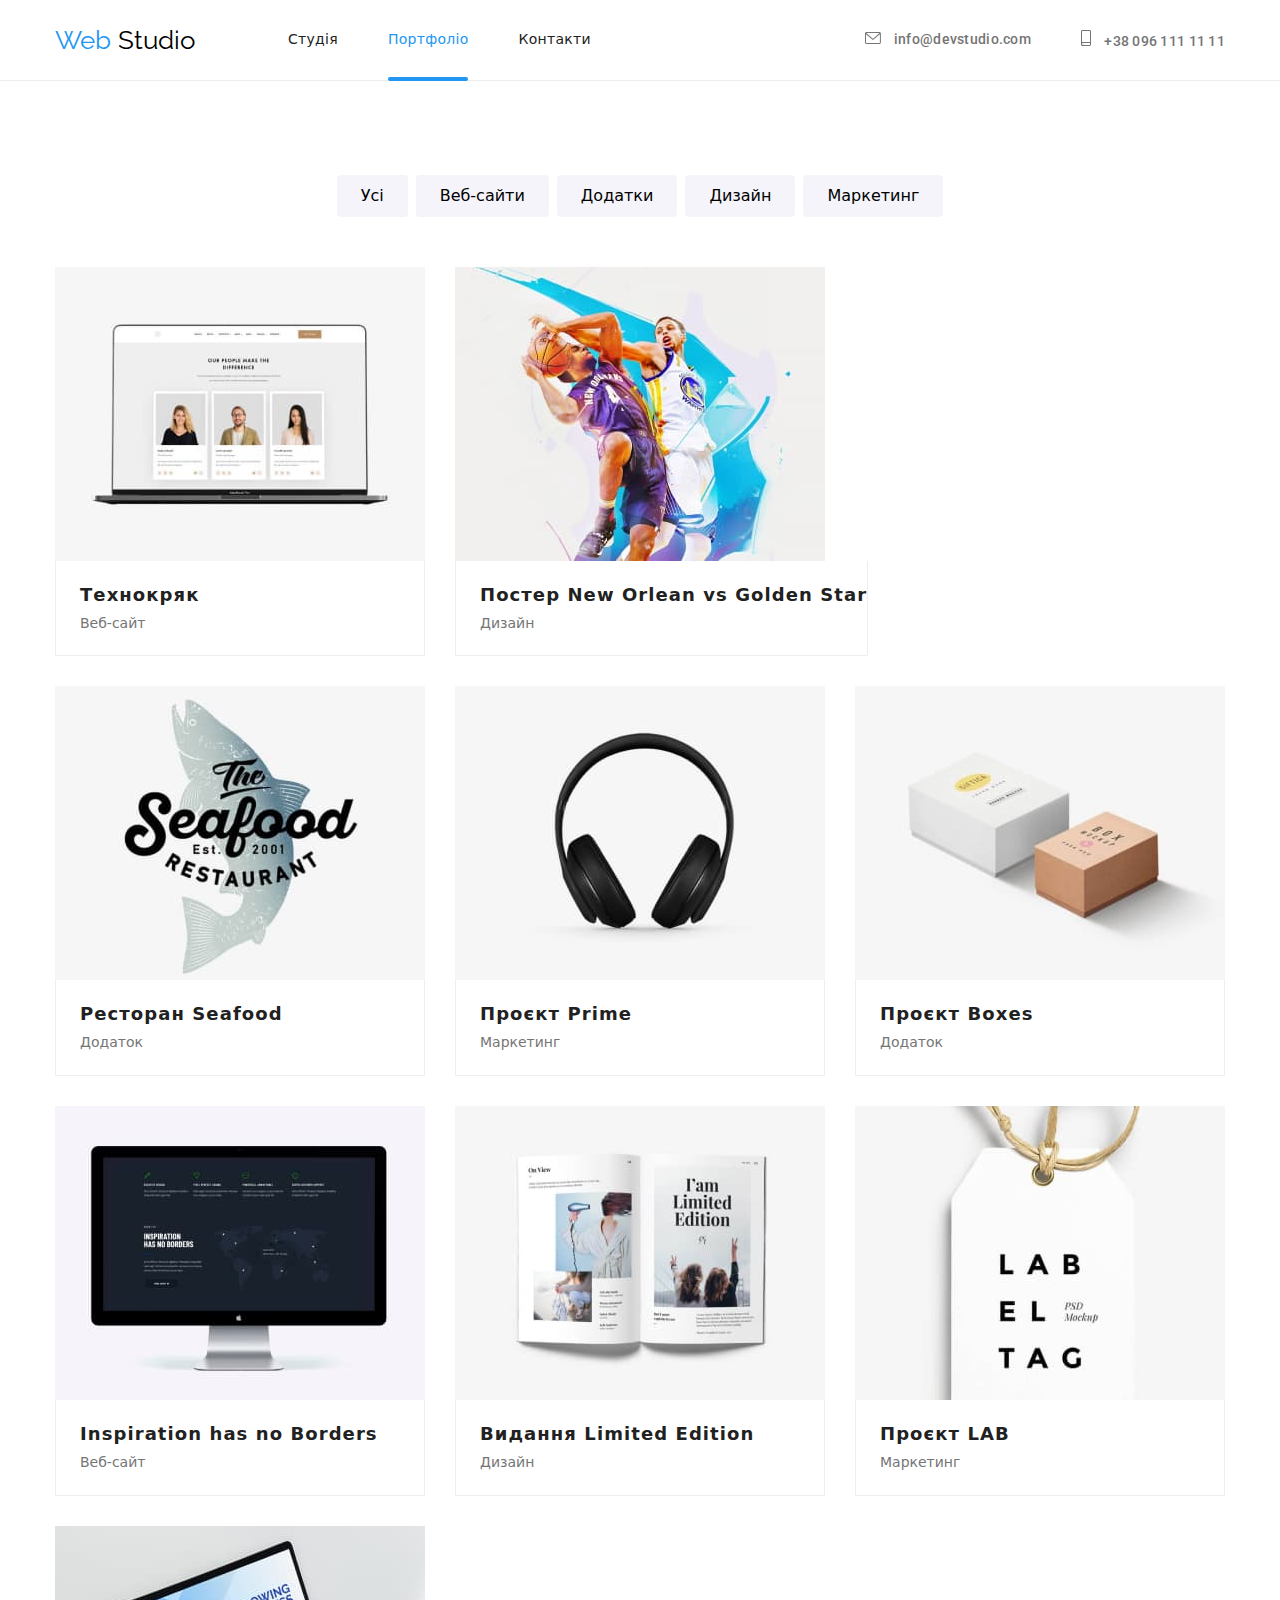
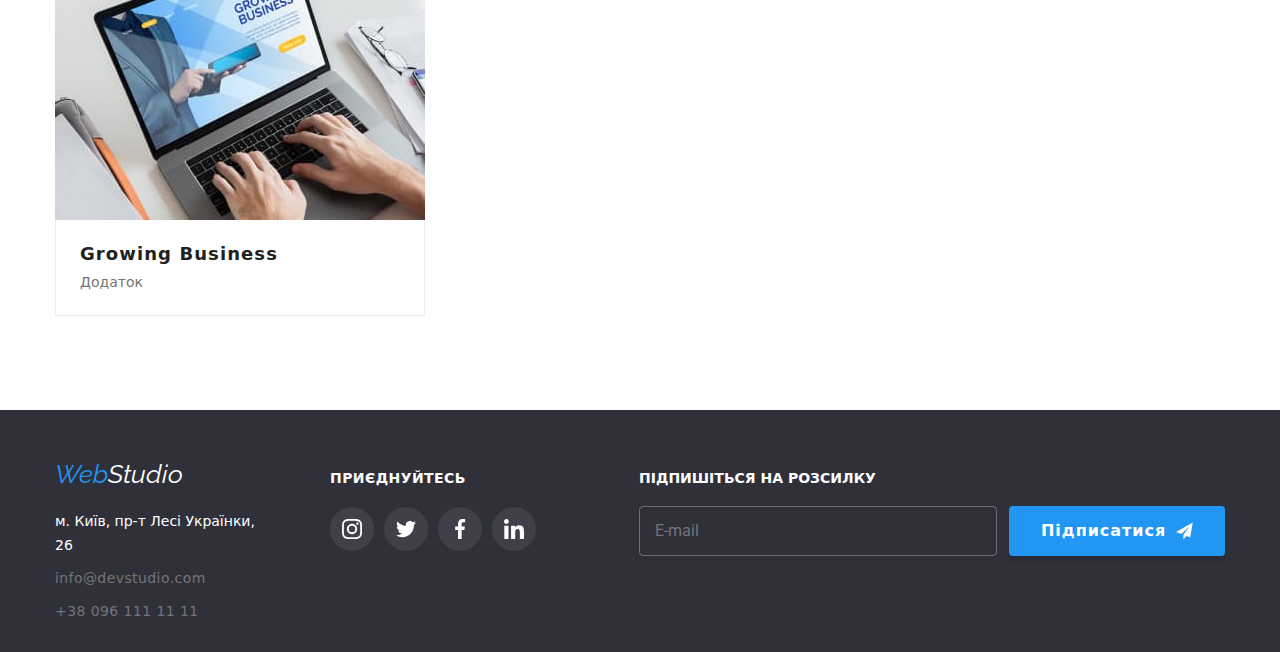
==== commit 340a3123: "іііі" ====
--- a/portfolio.html
+++ b/portfolio.html
@@ -14,7 +14,6 @@
       href="https://cdnjs.cloudflare.com/ajax/libs/modern-normalize/1.1.0/modern-normalize.min.css"
     />
     <link rel="stylesheet" href="./css/main.min.css" />
-    <link rel="stylesheet" href="./css/styles.css" />
   </head>
   <body>
     <header class="page-header">
--- a/css/main.min.css
+++ b/css/main.min.css
@@ -1 +1 @@
-/*! modern-normalize v1.1.0 | MIT License | https://github.com/sindresorhus/modern-normalize */*,::before,::after{-webkit-box-sizing:border-box;box-sizing:border-box}html{line-height:1.15;-webkit-text-size-adjust:100%;-moz-tab-size:4;-o-tab-size:4;tab-size:4}body{margin:0;font-family:system-ui,"Segoe UI",Roboto,Helvetica,Arial,sans-serif,"Apple Color Emoji","Segoe UI Emoji"}hr{height:0;color:inherit}abbr[title]{-webkit-text-decoration:underline dotted;text-decoration:underline dotted}b,strong{font-weight:bolder}code,kbd,samp,pre{font-family:ui-monospace,SFMono-Regular,Consolas,"Liberation Mono",Menlo,monospace;font-size:1em}small{font-size:80%}sub,sup{font-size:75%;line-height:0;position:relative;vertical-align:baseline}sub{bottom:-0.25em}sup{top:-0.5em}table{text-indent:0;border-color:inherit}button,input,optgroup,select,textarea{font-family:inherit;font-size:100%;line-height:1.15;margin:0}button,select{text-transform:none}button,[type=button],[type=reset],[type=submit]{-webkit-appearance:button}::-moz-focus-inner{border-style:none;padding:0}:-moz-focusring{outline:1px dotted ButtonText}:-moz-ui-invalid{box-shadow:none}legend{padding:0}progress{vertical-align:baseline}::-webkit-inner-spin-button,::-webkit-outer-spin-button{height:auto}[type=search]{-webkit-appearance:textfield;outline-offset:-2px}::-webkit-search-decoration{-webkit-appearance:none}::-webkit-file-upload-button{-webkit-appearance:button;font:inherit}summary{display:list-item}ul{list-style:none;padding:0}a{text-decoration:none}ul{margin-top:0;margin-bottom:0}.container{width:1200px;padding-left:15px;padding-right:15px;margin-left:auto;margin-right:auto}.visually-hidden{position:absolute;white-space:nowrap;width:1px;height:1px;overflow:hidden;border:0;padding:0;clip:rect(0 0 0 0);-webkit-clip-path:inset(50%);clip-path:inset(50%);margin:-1px}.button{text-transform:none}.btn{display:inline;margin-left:auto;margin-right:auto;-webkit-box-pack:center;-ms-flex-pack:center;justify-content:center;-webkit-box-align:center;-ms-flex-align:center;align-items:center}.btn-primary{display:block;color:#fff;background-color:#2196f3;border:rgba(0,0,0,0);cursor:pointer;font-weight:700;font-family:inherit;letter-spacing:.06em;font-size:16px;text-align:center;margin-left:auto;margin-right:auto;padding:10px 32px;border-radius:4px;line-height:1.9;min-width:216px;height:50px;-webkit-box-shadow:0px 4px 4px rgba(0,0,0,.15);box-shadow:0px 4px 4px rgba(0,0,0,.15);-webkit-transition:background-color 250ms cubic-bezier(0.4, 0, 0.2, 1),-webkit-box-shadow 250ms cubic-bezier(0.4, 0, 0.2, 1);transition:background-color 250ms cubic-bezier(0.4, 0, 0.2, 1),-webkit-box-shadow 250ms cubic-bezier(0.4, 0, 0.2, 1);transition:background-color 250ms cubic-bezier(0.4, 0, 0.2, 1),box-shadow 250ms cubic-bezier(0.4, 0, 0.2, 1);transition:background-color 250ms cubic-bezier(0.4, 0, 0.2, 1),box-shadow 250ms cubic-bezier(0.4, 0, 0.2, 1),-webkit-box-shadow 250ms cubic-bezier(0.4, 0, 0.2, 1)}.btn-primary:active,.btn-primary:hover,.btn-primary:focus{background-color:#188ce8;-webkit-box-shadow:0px 4px 4px rgba(0,0,0,.15);box-shadow:0px 4px 4px rgba(0,0,0,.15);border-radius:4px;cursor:pointer}.btn-secondary{font-weight:500;font-size:16px;line-height:1.6;display:inline-block;color:#000;background-color:#f5f4fa;border-color:rgba(0,0,0,0);cursor:pointer;border-radius:4px;-webkit-transition:color 250ms cubic-bezier(0.4, 0, 0.2, 1),background 250ms cubic-bezier(0.4, 0, 0.2, 1),-webkit-box-shadow 250ms cubic-bezier(0.4, 0, 0.2, 1);transition:color 250ms cubic-bezier(0.4, 0, 0.2, 1),background 250ms cubic-bezier(0.4, 0, 0.2, 1),-webkit-box-shadow 250ms cubic-bezier(0.4, 0, 0.2, 1);transition:color 250ms cubic-bezier(0.4, 0, 0.2, 1),background 250ms cubic-bezier(0.4, 0, 0.2, 1),box-shadow 250ms cubic-bezier(0.4, 0, 0.2, 1);transition:color 250ms cubic-bezier(0.4, 0, 0.2, 1),background 250ms cubic-bezier(0.4, 0, 0.2, 1),box-shadow 250ms cubic-bezier(0.4, 0, 0.2, 1),-webkit-box-shadow 250ms cubic-bezier(0.4, 0, 0.2, 1);padding:6px 22px}.btn-secondary:hover,.btn-secondary:focus{color:#fff;background-color:#2196f3;-webkit-box-shadow:0 10px 10px -5px rgba(0,0,0,.3);box-shadow:0 10px 10px -5px rgba(0,0,0,.3)}.form-btn{display:-webkit-box;display:-ms-flexbox;display:flex;-webkit-box-pack:center;-ms-flex-pack:center;justify-content:center;-webkit-box-align:center;-ms-flex-align:center;align-items:center}.hero__hero-title{color:#fff;font-weight:900;font-size:44px;line-height:1.36;letter-spacing:.06em}.section-title{font-size:36px;line-height:1.17;text-align:center;margin-bottom:50px}.our-work__section-title{font-size:36px;line-height:1.17;text-align:center;margin-top:94px;margin-bottom:50px}.out-team__section-title{font-size:36px;line-height:1.17;text-align:center;margin-bottom:50px}.modal{width:528px;height:581px;position:absolute;top:50%;left:50%;padding:40px;-webkit-transform:rotate 0;transform:rotate 0;-webkit-transform:translate(-50%, -50%);transform:translate(-50%, -50%);-webkit-transition:-webkit-transform 1000ms;transition:-webkit-transform 1000ms;transition:transform 1000ms;transition:transform 1000ms, -webkit-transform 1000ms;background-color:#fff;border-radius:4px;-webkit-box-shadow:0px 1px 3px rgba(0,0,0,.12),0px 1px 1px rgba(0,0,0,.14),0px 2px 1px rgba(0,0,0,.2);box-shadow:0px 1px 3px rgba(0,0,0,.12),0px 1px 1px rgba(0,0,0,.14),0px 2px 1px rgba(0,0,0,.2)}.modal-backdrop.is-hidden{visibility:hidden;opacity:0;pointer-events:none;display:-webkit-box;display:-ms-flexbox;display:flex;-webkit-box-pack:center;-ms-flex-pack:center;justify-content:center;-webkit-box-align:center;-ms-flex-align:center;align-items:center}.modal-backdrop{position:fixed;top:0;left:0;width:100%;height:100%;background-color:rgba(0,0,0,.2);opacity:1;visibility:visible;-webkit-transition:opacity 500ms,visibility 500ms;transition:opacity 500ms,visibility 500ms}.close-sign{position:absolute;display:-webkit-box;display:-ms-flexbox;display:flex;-webkit-box-pack:center;-ms-flex-pack:center;justify-content:center;cursor:pointer;-webkit-box-align:center;-ms-flex-align:center;align-items:center;top:8px;right:8px;width:30px;height:30px;border-radius:50%;fill:currentColor;background-color:rgba(0,0,0,0);border:1px solid rgba(0,0,0,.1)}.close-sign:hover,.close-sign:focus{fill:var(--accent-text-color)}.mailing-svg{width:24px;height:24px;margin-left:10px}.form-mailing p{margin-top:12px;margin-bottom:20px;font-weight:700;line-height:1.1428571429;text-transform:uppercase;color:#fff}.mailing-thumb{display:-webkit-box;display:-ms-flexbox;display:flex;-webkit-box-align:center;-ms-flex-align:center;align-items:center}.field-mailing{display:inline-block;position:relative;margin-right:12px}.field-mailing input:focus+label{-webkit-transform:translate(-70px, -50%);transform:translate(-70px, -50%)}.field-mailing input{-webkit-transition:-webkit-transform 250ms var(--timing-function);transition:-webkit-transform 250ms var(--timing-function);transition:transform 250ms var(--timing-function);transition:transform 250ms var(--timing-function), -webkit-transform 250ms var(--timing-function);width:358px;height:50px;padding-left:16px;color:var(--title-text-color);background-color:inherit;border-radius:4px;border:1px solid rgba(255,255,255,.3);outline:rgba(0,0,0,0);-webkit-filter:drop-shadow(0px 4px 4px rgba(0, 0, 0, 0.15));filter:drop-shadow(0px 4px 4px rgba(0, 0, 0, 0.15))}.field-mailing label{display:inline-block;position:absolute;top:50%;left:16px;-webkit-transform:translateY(-50%);transform:translateY(-50%);-webkit-transition:-webkit-transform 250ms var(--timing-function);transition:-webkit-transform 250ms var(--timing-function);transition:transform 250ms var(--timing-function);transition:transform 250ms var(--timing-function), -webkit-transform 250ms var(--timing-function);font-family:Roboto;font-size:16px;line-height:1.25;color:var(--title-text-color)}.agreement-link{color:var(--accent-text-color);text-decoration:underline;margin-left:5px}.agreement-field{display:-webkit-box;display:-ms-flexbox;display:flex;-webkit-box-pack:center;-ms-flex-pack:center;justify-content:center;-webkit-box-align:center;-ms-flex-align:center;align-items:center;position:relative;margin:0 auto 30px;font-size:14px;line-height:1.7142857143}.label{display:-webkit-box;display:-ms-flexbox;display:flex;-webkit-box-align:center;-ms-flex-align:center;align-items:center}.checkbox{-webkit-appearance:none;-moz-appearance:none;appearance:none;position:absolute}.checkbox-icon{display:-webkit-box;display:-ms-flexbox;display:flex;width:16px;height:15px;margin-right:8px;border:2px solid var(--primary-text-color);border-radius:2px}.checkbox:checked+.checkbox-icon{background-color:var(--accent-text-color);background-image:url(../images/icon-check.svg);background-size:contain;background-origin:border-box;border-color:var(--accent-text-color)}.modal p{margin-bottom:12px;font-weight:700;font-size:20px;line-height:1.15;text-align:center;color:var(--primary-text-color)}.input-svg{display:inline-block;width:18px;height:18px;top:28px;left:12px;-webkit-transition:fill 250ms var(--timing-function);transition:fill 250ms var(--timing-function);position:absolute}.inputs{width:448px}.inputs-field{position:relative;margin-bottom:10px}.inputs-field label{display:block;margin-bottom:4px;font-weight:400;font-size:12px;line-height:1.1666666667;color:var(--title-text-color)}.inputs-field input{display:block;width:448px;height:40px;padding-left:42px;border-radius:4px;border:1px solid rgba(33,33,33,.2);outline:none;-webkit-transition:border 250ms var(--timing-function),-webkit-box-shadow 250ms var(--timing-function);transition:border 250ms var(--timing-function),-webkit-box-shadow 250ms var(--timing-function);transition:border 250ms var(--timing-function),box-shadow 250ms var(--timing-function);transition:border 250ms var(--timing-function),box-shadow 250ms var(--timing-function),-webkit-box-shadow 250ms var(--timing-function)}.inputs-field textarea{display:block;resize:none;height:120px;width:448px;padding:12px 16px;margin-bottom:20px;font-size:12px;line-height:1.1666666667;letter-spacing:.01em;border:1px solid rgba(33,33,33,.2);outline:none;-webkit-transition:border 250ms var(--timing-function),-webkit-box-shadow 250ms var(--timing-function);transition:border 250ms var(--timing-function),-webkit-box-shadow 250ms var(--timing-function);transition:border 250ms var(--timing-function),box-shadow 250ms var(--timing-function);transition:border 250ms var(--timing-function),box-shadow 250ms var(--timing-function),-webkit-box-shadow 250ms var(--timing-function)}.inputs-field input:focus,.inputs-field textarea:focus{border-color:var(--accent-text-color);-webkit-box-shadow:0px 4px 4px rgba(0,0,0,.15);box-shadow:0px 4px 4px rgba(0,0,0,.15)}.inputs-field input:focus+.input-svg{fill:var(--accent-text-color)}header{display:block}.page-header{-webkit-box-align:center;-ms-flex-align:center;align-items:center;margin-bottom:0px;background-color:#fff;border-bottom-width:1px;border-bottom-style:solid;border-bottom-color:#ececec}.page-header__nav{display:-webkit-box;display:-ms-flexbox;display:flex;-webkit-box-align:center;-ms-flex-align:center;align-items:center}.page-header__logo{color:#2196f3;text-decoration:none;font-family:Raleway,sans-serif;font-size:26px;line-height:1.19;margin-right:93px}.page-header__logo-studio{color:#000}.page-header__nav-studio{display:-webkit-box;display:-ms-flexbox;display:flex;-webkit-box-align:center;-ms-flex-align:center;align-items:center}.page-header__link{color:#2196f3}.site-nav{display:-webkit-box;display:-ms-flexbox;display:flex;padding:0}.page-header__link{display:block;padding-top:32px;padding-bottom:32px;color:#212121;text-decoration:none;font-weight:500;font-size:14px;line-height:1.14;letter-spacing:.02em}.page-header__link:hover,.page-header__link:focus{color:#2196f3}.site-nav__item:not(:first-child){margin-left:50px}.page-header__active-page{position:relative;color:#2196f3}.page-header__active-page::after{content:"";position:absolute;bottom:-1px;left:0;width:100%;height:4px;background:#2196f3;border-radius:2px;border-bottom-color:#2196f3}.auth-nav__contacts-icon{margin-right:10px;fill:currentColor;-webkit-box-align:center;-ms-flex-align:center;align-items:center}.icon-email{width:16px;height:12px}.icon-phone{height:16px}.auth-nav{display:-webkit-box;display:-ms-flexbox;display:flex;margin-left:auto}.auth-nav__item:not(:first-child){margin-left:50px}.auth-nav__contact-info{color:#757575;text-decoration:none;font-family:"Roboto";font-weight:500;font-size:14px;line-height:1.14;letter-spacing:.02em}.auth-nav__contact-info:hover,.auth-nav__contact-info:focus{color:#2196f3}.address{text-decoration:none;font-family:Roboto;font-style:normal;font-weight:normal;font-size:14px;line-height:1.71;margin-right:70px}.contact{text-decoration:none}.page-header__contact-info{display:-webkit-box;display:-ms-flexbox;display:flex;-webkit-box-align:center;-ms-flex-align:center;align-items:center;-webkit-transition:color 250ms cubic-bezier(0.4, 0, 0.2, 1);transition:color 250ms cubic-bezier(0.4, 0, 0.2, 1)}.hero{background-image:-webkit-gradient(linear, left top, right top, from(rgba(47, 48, 58, 0.4)), to(rgba(47, 48, 58, 0.4))),url(../images/hero-bg-image.jpg);background-image:linear-gradient(to right, rgba(47, 48, 58, 0.4), rgba(47, 48, 58, 0.4)),url(../images/hero-bg-image.jpg);background-repeat:no-repeat;background-position:center;background-size:1600px;margin-top:0;padding-bottom:200px;padding-top:200px;min-width:1600px;height:600px;text-align:center}.hero-title{color:var(--primary-bg-color);font-weight:900;font-size:44px;line-height:1.36;letter-spacing:.06em}.section{padding-top:94px;padding-bottom:94px}.features__title-features{margin-bottom:10px;font-size:14px;line-height:1.14}.features__features-list{display:-webkit-box;display:-ms-flexbox;display:flex;-ms-flex-wrap:nowrap;flex-wrap:nowrap;gap:30px;padding-left:0px}.features__about-icon{display:-webkit-box;display:-ms-flexbox;display:flex;-webkit-box-pack:center;-ms-flex-pack:center;justify-content:center;-webkit-box-align:center;-ms-flex-align:center;align-items:center;width:270px;height:120px;margin-top:0px;margin-bottom:30px;background:#f5f4fa;border-radius:4px}.icon-fill{width:70px;height:70px}.our-work{padding-top:0px}.our-work__we-doing-list{display:-webkit-box;display:-ms-flexbox;display:flex;-ms-flex-wrap:wrap;flex-wrap:wrap;padding-left:0px;-webkit-box-pack:justify;-ms-flex-pack:justify;justify-content:space-between;margin:0}.item{-webkit-box-orient:horizontal;-webkit-box-direction:normal;-ms-flex-direction:row;flex-direction:row;text-align:center}.our-work__descrip{position:relative}.our-work__wedoing-description{display:-webkit-box;display:-ms-flexbox;display:flex;position:absolute;bottom:0;-webkit-box-align:center;-ms-flex-align:center;align-items:center;-webkit-box-pack:center;-ms-flex-pack:center;justify-content:center;height:70px;width:100%;background-color:rgba(47,48,58,.8);font-family:"Roboto",Sans-serif;font-style:normal;font-weight:700;font-size:14px;line-height:1.14;text-align:center;letter-spacing:.03em;text-transform:uppercase;color:#fff}.our-team{background-color:#f5f5f5}.our-team__workers,.our-team__icon-members{display:-webkit-box;display:-ms-flexbox;display:flex;padding-left:0px;margin:0px}.our-team__item-member{width:44px;height:44px;margin-right:10px;margin-bottom:30px}.our-team__item-member:nth-child(1){margin-left:32px}.our-team__member-link{color:#afb1b8;width:100%;height:100%;display:-webkit-box;display:-ms-flexbox;display:flex;-webkit-box-align:center;-ms-flex-align:center;align-items:center;-webkit-box-pack:center;-ms-flex-pack:center;justify-content:center;border-radius:50%;-webkit-transition:color 250ms cubic-bezier(0.4, 0, 0.2, 1),background 250ms cubic-bezier(0.4, 0, 0.2, 1);transition:color 250ms cubic-bezier(0.4, 0, 0.2, 1),background 250ms cubic-bezier(0.4, 0, 0.2, 1)}.our-team__member-link:hover{color:#fff;background-color:#2196f3}.our-team__item-member:last-child{margin-right:0px}.client-item .client-link:hover .icon-client{fill:var(--accent-text-color)}.icon-member{fill:currentColor}.workers>li{background-color:var(--primary-bg-color);border-radius:4px;margin-left:30px}.our-team__type-work{margin-top:0px;margin-bottom:16px}.our-team__name{margin-top:30px;margin-bottom:10px}li.team-item{border-radius:0,0,4px,4px;-webkit-box-shadow:0px 1px 3px rgba(0,0,0,.12),0px 1px 1px rgba(0,0,0,.14),0px 2px 1px rgba(0,0,0,.2);box-shadow:0px 1px 3px rgba(0,0,0,.12),0px 1px 1px rgba(0,0,0,.14),0px 2px 1px rgba(0,0,0,.2);padding:0px;margin-left:0px}.team-item:not(:first-child){padding:0px;margin-left:30px}.team-item{margin-bottom:30px;text-align:center}p{color:#757575;font-size:14px;line-height:1.71}.workers h3{font-weight:500}.clients{padding-top:94px;padding-bottom:94px;background-color:#fff}.clients__client{display:-webkit-box;display:-ms-flexbox;display:flex;justify-items:center;-webkit-box-align:center;-ms-flex-align:center;align-items:center}.clients__client-item{width:170px;height:92px;margin-right:30px;border-radius:4px}.clients__client-item:last-child{margin-right:0px}.clients__client-link{color:#afb1b8;width:100%;height:100%;display:-webkit-box;display:-ms-flexbox;display:flex;-webkit-box-align:center;-ms-flex-align:center;align-items:center;-webkit-box-pack:center;-ms-flex-pack:center;justify-content:center;border:1px solid #afb1b8;border-radius:4px;-webkit-transition:color 250ms cubic-bezier(0.4, 0, 0.2, 1),border 250ms cubic-bezier(0.4, 0, 0.2, 1);transition:color 250ms cubic-bezier(0.4, 0, 0.2, 1),border 250ms cubic-bezier(0.4, 0, 0.2, 1)}.clients__client-item .clients__client-link:hover{color:#2196f3;cursor:pointer;border:1px solid #2196f3}.icon-client{fill:currentColor}.portfolio__filter-menu{display:-webkit-box;display:-ms-flexbox;display:flex;-webkit-box-pack:center;-ms-flex-pack:center;justify-content:center;padding-bottom:50px;margin:0}.portfolio__filter-list:not(:last-child){margin-right:8px}.portfolio__main-portfolio{display:block}.card{text-decoration:none;display:block}.portfolio__project-list{display:-webkit-box;display:-ms-flexbox;display:flex;-ms-flex-wrap:wrap;flex-wrap:wrap;gap:30px}.portfolio__card{text-decoration:none;display:block}.portfolio__card:hover{-webkit-box-shadow:0px 1px 1px rgba(0,0,0,.12),0px 4px 4px rgba(0,0,0,.06),1px 4px 6px rgba(0,0,0,.16);box-shadow:0px 1px 1px rgba(0,0,0,.12),0px 4px 4px rgba(0,0,0,.06),1px 4px 6px rgba(0,0,0,.16)}.portfolio__wrapper{display:block;position:relative;overflow:hidden}.portfolio__card-description{display:-webkit-box;display:-ms-flexbox;display:flex;position:absolute;top:0;left:0;height:100%;width:100%;-webkit-box-pack:center;-ms-flex-pack:center;justify-content:center;-webkit-box-align:center;-ms-flex-align:center;align-items:center;text-align:left;padding-left:24px;padding-right:24px;font-family:"Roboto",Sans-serif;font-style:normal;font-weight:400;font-size:18px;line-height:1.56;letter-spacing:.03em;color:#fff;background-color:rgba(33,150,243,.9);-webkit-transform:translateY(100%);transform:translateY(100%);-webkit-transition:-webkit-transform 250ms cubic-bezier(0.4, 0, 0.2, 1);transition:-webkit-transform 250ms cubic-bezier(0.4, 0, 0.2, 1);transition:transform 250ms cubic-bezier(0.4, 0, 0.2, 1);transition:transform 250ms cubic-bezier(0.4, 0, 0.2, 1), -webkit-transform 250ms cubic-bezier(0.4, 0, 0.2, 1)}.portfolio__project-set:hover .portfolio__card-description{-webkit-transform:translateY(0);transform:translateY(0)}.portfolio__project-card{color:#212121;font-size:18px;line-height:1.5;letter-spacing:.06em;padding-top:20px;padding-left:24px}.portfolio__project{margin-top:4px;margin-left:24px;margin-right:auto;margin-bottom:20px}.portfolio__card-content{border-left:1px solid #eee;border-bottom:1px solid #eee;border-right:1px solid #eee}.page-footer{background-color:#2f303a;padding-top:48px;padding-bottom:28px}.footer{display:-webkit-box;display:-ms-flexbox;display:flex;-webkit-box-align:baseline;-ms-flex-align:baseline;align-items:baseline}.page-footer__logo-web{color:#2196f3}.page-footer__logo-web2{color:#fff}.page-footer__logo{display:-webkit-box;display:-ms-flexbox;display:flex;text-decoration:none;font-family:Raleway,sans-serif;font-size:26px;line-height:1.19;margin-bottom:20px}.page-footer__address{margin-right:70px}.page-footer__address-town{color:#fff;font-size:14px;line-height:1.71;font-style:normal;-webkit-transition:color 250ms cubic-bezier(0.4, 0, 0.2, 1);transition:color 250ms cubic-bezier(0.4, 0, 0.2, 1)}.page-footer__address-town:hover,.page-footer__address-town:focus{color:#2196f3}.page-footer__address-mail,.page-footer__address-tel{-webkit-transition:color 250ms var(--timing-function);transition:color 250ms var(--timing-function);color:#757575;font-size:14px;line-height:1.71;letter-spacing:.03em;font-style:normal}.page-footer__address-mail:hover,.page-footer__address-mail:focus,.page-footer__address-tel:hover,.page-footer__address-tel:focus{color:#2196f3}.page-footer__link{margin-bottom:9px;display:block}.join-footer{margin-right:93px}.join-footer__addition-list{display:-webkit-box;display:-ms-flexbox;display:flex}.addition{margin-right:640px}.join-footer__add{margin-bottom:20px;font-size:14px;line-height:1.14;letter-spacing:.03em;color:#fff}.join-footer__addition-item{margin-right:10px}.join-footer__addition-icon{display:-webkit-box;display:-ms-flexbox;display:flex;-webkit-box-pack:center;-ms-flex-pack:center;justify-content:center;-webkit-box-align:center;-ms-flex-align:center;align-items:center;width:44px;height:44px;border-radius:50%;background-color:#3f404a;justify-content:center;align-items:center;-webkit-transition:background 250ms cubic-bezier(0.4, 0, 0.2, 1);transition:background 250ms cubic-bezier(0.4, 0, 0.2, 1)}.join-footer__addition-icon:hover{background-color:#2196f3}.icon-add{display:-webkit-box;display:-ms-flexbox;display:flex;-webkit-box-pack:center;-ms-flex-pack:center;justify-content:center;-webkit-box-align:center;-ms-flex-align:center;align-items:center;fill:#fff}.form-mailing__p{margin-top:12px;margin-bottom:20px;font-weight:700;line-height:1.1428571429;text-transform:uppercase;color:#fff}.form-mailing__mailing-thumb{display:-webkit-box;display:-ms-flexbox;display:flex;-webkit-box-align:center;-ms-flex-align:center;align-items:center}.form-btn{width:200px}.form-mailing__field-mailing{display:inline-block;position:relative;margin-right:12px}.form-mailing__field-mailing input:focus+label{-webkit-transform:translate(-70px, -50%);transform:translate(-70px, -50%)}.form-mailing__field-mailing input{-webkit-transition:-webkit-transform 250ms var(--timing-function);transition:-webkit-transform 250ms var(--timing-function);transition:transform 250ms var(--timing-function);transition:transform 250ms var(--timing-function), -webkit-transform 250ms var(--timing-function);width:358px;height:50px;padding-left:16px;color:var(--title-text-color);background-color:inherit;border-radius:4px;border:1px solid rgba(255,255,255,.3);outline:rgba(0,0,0,0);-webkit-filter:drop-shadow(0px 4px 4px rgba(0, 0, 0, 0.15));filter:drop-shadow(0px 4px 4px rgba(0, 0, 0, 0.15))}.form-mailing__field-mailing label{display:inline-block;position:absolute;top:50%;left:16px;-webkit-transform:translateY(-50%);transform:translateY(-50%);-webkit-transition:-webkit-transform 250ms cubic-bezier(0.4, 0, 0.2, 1);transition:-webkit-transform 250ms cubic-bezier(0.4, 0, 0.2, 1);transition:transform 250ms cubic-bezier(0.4, 0, 0.2, 1);transition:transform 250ms cubic-bezier(0.4, 0, 0.2, 1), -webkit-transform 250ms cubic-bezier(0.4, 0, 0.2, 1);font-family:Roboto;font-size:16px;line-height:1.25;color:#757575}/*# sourceMappingURL=main.min.css.map */+/*! modern-normalize v1.1.0 | MIT License | https://github.com/sindresorhus/modern-normalize */*,::before,::after{-webkit-box-sizing:border-box;box-sizing:border-box}html{line-height:1.15;-webkit-text-size-adjust:100%;-moz-tab-size:4;-o-tab-size:4;tab-size:4}body{margin:0;font-family:system-ui,"Segoe UI",Roboto,Helvetica,Arial,sans-serif,"Apple Color Emoji","Segoe UI Emoji"}hr{height:0;color:inherit}abbr[title]{-webkit-text-decoration:underline dotted;text-decoration:underline dotted}b,strong{font-weight:bolder}code,kbd,samp,pre{font-family:ui-monospace,SFMono-Regular,Consolas,"Liberation Mono",Menlo,monospace;font-size:1em}small{font-size:80%}sub,sup{font-size:75%;line-height:0;position:relative;vertical-align:baseline}sub{bottom:-0.25em}sup{top:-0.5em}table{text-indent:0;border-color:inherit}button,input,optgroup,select,textarea{font-family:inherit;font-size:100%;line-height:1.15;margin:0}button,select{text-transform:none}button,[type=button],[type=reset],[type=submit]{-webkit-appearance:button}::-moz-focus-inner{border-style:none;padding:0}:-moz-focusring{outline:1px dotted ButtonText}:-moz-ui-invalid{box-shadow:none}legend{padding:0}progress{vertical-align:baseline}::-webkit-inner-spin-button,::-webkit-outer-spin-button{height:auto}[type=search]{-webkit-appearance:textfield;outline-offset:-2px}::-webkit-search-decoration{-webkit-appearance:none}::-webkit-file-upload-button{-webkit-appearance:button;font:inherit}summary{display:list-item}ul{list-style:none;padding:0;margin-top:0;margin-bottom:0}a{text-decoration:none}.container{width:1200px;padding-left:15px;padding-right:15px;margin-left:auto;margin-right:auto}h1,h2,h3,h4,h5,h6,p{margin-top:0;margin-bottom:0}img{display:block}.visually-hidden{position:absolute;white-space:nowrap;width:1px;height:1px;overflow:hidden;border:0;padding:0;clip:rect(0 0 0 0);-webkit-clip-path:inset(50%);clip-path:inset(50%);margin:-1px}.button{text-transform:none}.btn{display:inline;margin-left:auto;margin-right:auto;-webkit-box-pack:center;-ms-flex-pack:center;justify-content:center;-webkit-box-align:center;-ms-flex-align:center;align-items:center}.btn-primary{display:block;color:#fff;background-color:#2196f3;border:rgba(0,0,0,0);cursor:pointer;font-weight:700;font-family:inherit;letter-spacing:.06em;font-size:16px;text-align:center;margin-left:auto;margin-right:auto;padding:10px 32px;border-radius:4px;line-height:1.9;min-width:216px;height:50px;-webkit-box-shadow:0px 4px 4px rgba(0,0,0,.15);box-shadow:0px 4px 4px rgba(0,0,0,.15);-webkit-transition:background-color 250ms cubic-bezier(0.4, 0, 0.2, 1),-webkit-box-shadow 250ms cubic-bezier(0.4, 0, 0.2, 1);transition:background-color 250ms cubic-bezier(0.4, 0, 0.2, 1),-webkit-box-shadow 250ms cubic-bezier(0.4, 0, 0.2, 1);transition:background-color 250ms cubic-bezier(0.4, 0, 0.2, 1),box-shadow 250ms cubic-bezier(0.4, 0, 0.2, 1);transition:background-color 250ms cubic-bezier(0.4, 0, 0.2, 1),box-shadow 250ms cubic-bezier(0.4, 0, 0.2, 1),-webkit-box-shadow 250ms cubic-bezier(0.4, 0, 0.2, 1)}.btn-primary:active,.btn-primary:hover,.btn-primary:focus{background-color:#188ce8;-webkit-box-shadow:0px 4px 4px rgba(0,0,0,.15);box-shadow:0px 4px 4px rgba(0,0,0,.15);border-radius:4px;cursor:pointer}.btn-secondary{font-weight:500;font-size:16px;line-height:1.6;display:inline-block;color:#000;background-color:#f5f4fa;border-color:rgba(0,0,0,0);cursor:pointer;border-radius:4px;-webkit-transition:color 250ms cubic-bezier(0.4, 0, 0.2, 1),background 250ms cubic-bezier(0.4, 0, 0.2, 1),-webkit-box-shadow 250ms cubic-bezier(0.4, 0, 0.2, 1);transition:color 250ms cubic-bezier(0.4, 0, 0.2, 1),background 250ms cubic-bezier(0.4, 0, 0.2, 1),-webkit-box-shadow 250ms cubic-bezier(0.4, 0, 0.2, 1);transition:color 250ms cubic-bezier(0.4, 0, 0.2, 1),background 250ms cubic-bezier(0.4, 0, 0.2, 1),box-shadow 250ms cubic-bezier(0.4, 0, 0.2, 1);transition:color 250ms cubic-bezier(0.4, 0, 0.2, 1),background 250ms cubic-bezier(0.4, 0, 0.2, 1),box-shadow 250ms cubic-bezier(0.4, 0, 0.2, 1),-webkit-box-shadow 250ms cubic-bezier(0.4, 0, 0.2, 1);padding:6px 22px}.btn-secondary:hover,.btn-secondary:focus{color:#fff;background-color:#2196f3;-webkit-box-shadow:0 10px 10px -5px rgba(0,0,0,.3);box-shadow:0 10px 10px -5px rgba(0,0,0,.3)}.form-btn{display:-webkit-box;display:-ms-flexbox;display:flex;-webkit-box-pack:center;-ms-flex-pack:center;justify-content:center;-webkit-box-align:center;-ms-flex-align:center;align-items:center}.hero__hero-title{color:#fff;font-weight:900;font-size:44px;line-height:1.36;letter-spacing:.06em}.section-title{font-size:36px;line-height:1.17;text-align:center;margin-bottom:50px}.our-work__section-title{font-size:36px;line-height:1.17;text-align:center;margin-top:94px;margin-bottom:50px}.out-team__section-title{font-size:36px;line-height:1.17;text-align:center;margin-bottom:50px}.modal{width:528px;height:581px;position:absolute;top:50%;left:50%;padding:40px;-webkit-transform:rotate 0;transform:rotate 0;-webkit-transform:translate(-50%, -50%);transform:translate(-50%, -50%);-webkit-transition:-webkit-transform 1000ms;transition:-webkit-transform 1000ms;transition:transform 1000ms;transition:transform 1000ms, -webkit-transform 1000ms;background-color:#fff;border-radius:4px;-webkit-box-shadow:0px 1px 3px rgba(0,0,0,.12),0px 1px 1px rgba(0,0,0,.14),0px 2px 1px rgba(0,0,0,.2);box-shadow:0px 1px 3px rgba(0,0,0,.12),0px 1px 1px rgba(0,0,0,.14),0px 2px 1px rgba(0,0,0,.2)}.modal-backdrop.is-hidden{visibility:hidden;opacity:0;pointer-events:none;display:-webkit-box;display:-ms-flexbox;display:flex;-webkit-box-pack:center;-ms-flex-pack:center;justify-content:center;-webkit-box-align:center;-ms-flex-align:center;align-items:center}.modal-backdrop{position:fixed;top:0;left:0;width:100%;height:100%;background-color:rgba(0,0,0,.2);opacity:1;visibility:visible;-webkit-transition:opacity 500ms,visibility 500ms;transition:opacity 500ms,visibility 500ms}.modal__close-sign{position:absolute;display:-webkit-box;display:-ms-flexbox;display:flex;-webkit-box-pack:center;-ms-flex-pack:center;justify-content:center;cursor:pointer;-webkit-box-align:center;-ms-flex-align:center;align-items:center;top:8px;right:8px;width:30px;height:30px;border-radius:50%;fill:currentColor;background-color:rgba(0,0,0,0);border:1px solid rgba(0,0,0,.1)}.modal__close-sign:hover,.modal__close-sign:focus{fill:#2196f3}.mailing-svg{width:24px;height:24px;margin-left:10px}.form-mailing p{margin-top:12px;margin-bottom:20px;font-weight:700;line-height:1.1428571429;text-transform:uppercase;color:#fff}.mailing-thumb{display:-webkit-box;display:-ms-flexbox;display:flex;-webkit-box-align:center;-ms-flex-align:center;align-items:center}.label{display:-webkit-box;display:-ms-flexbox;display:flex;-webkit-box-align:center;-ms-flex-align:center;align-items:center}.agreement-link{color:#2196f3;text-decoration:underline;margin-left:5px}.agreement-field{display:-webkit-box;display:-ms-flexbox;display:flex;-webkit-box-pack:center;-ms-flex-pack:center;justify-content:center;-webkit-box-align:center;-ms-flex-align:center;align-items:center;position:relative;margin:0 auto 30px;font-size:14px;line-height:1.7142857143}.checkbox{-webkit-appearance:none;-moz-appearance:none;appearance:none;position:absolute}.checkbox-icon{display:-webkit-box;display:-ms-flexbox;display:flex;width:16px;height:15px;margin-right:8px;border:2px solid #212121;border-radius:2px}.checkbox:checked+.checkbox-icon{background-color:#2196f3;background-image:url(../images/icon-check.svg);background-size:contain;background-origin:border-box;border-color:#2196f3}.modal p{margin-bottom:12px;font-weight:700;font-size:20px;line-height:1.15;text-align:center;color:var(--primary-text-color)}.input-svg{display:inline-block;width:18px;height:18px;top:28px;left:12px;-webkit-transition:fill 250ms cubic-bezier(0.4, 0, 0.2, 1);transition:fill 250ms cubic-bezier(0.4, 0, 0.2, 1);position:absolute;fill:currentColor}.inputs{width:448px}.inputs-field{position:relative;margin-bottom:10px}.inputs-field label{display:block;margin-bottom:4px;font-weight:400;font-size:12px;line-height:1.1666666667;color:#757575}.inputs-field__input{display:block;width:448px;height:40px;padding-left:42px;border-radius:4px;border:1px solid rgba(33,33,33,.2);outline:none;-webkit-transition:border 250ms var(--timing-function),-webkit-box-shadow 250ms var(--timing-function);transition:border 250ms var(--timing-function),-webkit-box-shadow 250ms var(--timing-function);transition:border 250ms var(--timing-function),box-shadow 250ms var(--timing-function);transition:border 250ms var(--timing-function),box-shadow 250ms var(--timing-function),-webkit-box-shadow 250ms var(--timing-function)}.inputs-field__input:focus{border-color:#2196f3;-webkit-box-shadow:0px 4px 4px rgba(0,0,0,.15);box-shadow:0px 4px 4px rgba(0,0,0,.15)}.inputs-field__input:focus+.input-svg{fill:#2196f3}.inputs-field textarea{display:block;resize:none;height:120px;width:448px;padding:12px 16px;margin-bottom:20px;font-size:12px;line-height:1.1666666667;letter-spacing:.01em;border:1px solid rgba(33,33,33,.2);outline:none;-webkit-transition:border 250ms var(--timing-function),-webkit-box-shadow 250ms var(--timing-function);transition:border 250ms var(--timing-function),-webkit-box-shadow 250ms var(--timing-function);transition:border 250ms var(--timing-function),box-shadow 250ms var(--timing-function);transition:border 250ms var(--timing-function),box-shadow 250ms var(--timing-function),-webkit-box-shadow 250ms var(--timing-function)}.inputs-field textarea:focus{border-color:#2196f3;-webkit-box-shadow:0px 4px 4px rgba(0,0,0,.15);box-shadow:0px 4px 4px rgba(0,0,0,.15)}header{display:block}.page-header{-webkit-box-align:center;-ms-flex-align:center;align-items:center;margin-bottom:0px;background-color:#fff;border-bottom-width:1px;border-bottom-style:solid;border-bottom-color:#ececec}.page-header__nav{display:-webkit-box;display:-ms-flexbox;display:flex;-webkit-box-align:center;-ms-flex-align:center;align-items:center}.page-header__logo{color:#2196f3;text-decoration:none;font-family:Raleway,sans-serif;font-size:26px;line-height:1.19;margin-right:93px}.page-header__logo-studio{color:#000}.page-header__nav-studio{display:-webkit-box;display:-ms-flexbox;display:flex;-webkit-box-align:center;-ms-flex-align:center;align-items:center}.page-header__link{color:#2196f3}.site-nav{display:-webkit-box;display:-ms-flexbox;display:flex;padding:0}.page-header__link{display:block;padding-top:32px;padding-bottom:32px;color:#212121;text-decoration:none;font-weight:500;font-size:14px;line-height:1.14;letter-spacing:.02em}.page-header__link:hover,.page-header__link:focus{color:#2196f3}.site-nav__item:not(:first-child){margin-left:50px}.page-header__active-page{position:relative;color:#2196f3}.page-header__active-page::after{content:"";position:absolute;bottom:-1px;left:0;width:100%;height:4px;background:#2196f3;border-radius:2px;border-bottom-color:#2196f3}.auth-nav__contacts-icon{margin-right:10px;fill:currentColor;-webkit-box-align:center;-ms-flex-align:center;align-items:center}.icon-email{width:16px;height:12px}.icon-phone{height:16px}.auth-nav{display:-webkit-box;display:-ms-flexbox;display:flex;margin-left:auto}.auth-nav__item:not(:first-child){margin-left:50px}.auth-nav__contact-info{color:#757575;text-decoration:none;font-family:"Roboto";font-weight:500;font-size:14px;line-height:1.14;letter-spacing:.02em}.auth-nav__contact-info:hover,.auth-nav__contact-info:focus{color:#2196f3}.address{text-decoration:none;font-family:Roboto;font-style:normal;font-weight:normal;font-size:14px;line-height:1.71;margin-right:70px}.contact{text-decoration:none}.page-header__contact-info{display:-webkit-box;display:-ms-flexbox;display:flex;-webkit-box-align:center;-ms-flex-align:center;align-items:center;-webkit-transition:color 250ms cubic-bezier(0.4, 0, 0.2, 1);transition:color 250ms cubic-bezier(0.4, 0, 0.2, 1)}.hero{background-image:-webkit-gradient(linear, left top, right top, from(rgba(47, 48, 58, 0.4)), to(rgba(47, 48, 58, 0.4))),url(../images/hero-bg-image.jpg);background-image:linear-gradient(to right, rgba(47, 48, 58, 0.4), rgba(47, 48, 58, 0.4)),url(../images/hero-bg-image.jpg);background-repeat:no-repeat;background-position:center;background-size:1600px;margin-top:0;padding-bottom:200px;padding-top:200px;min-width:1600px;height:600px;text-align:center}.hero-title{color:var(--primary-bg-color);font-weight:900;font-size:44px;line-height:1.36;letter-spacing:.06em}.section{padding-top:94px;padding-bottom:94px}.features__title-features{margin-bottom:10px;font-size:14px;line-height:1.14}.features__features-list{display:-webkit-box;display:-ms-flexbox;display:flex;-ms-flex-wrap:nowrap;flex-wrap:nowrap;gap:30px;padding-left:0px}.features__about-icon{display:-webkit-box;display:-ms-flexbox;display:flex;-webkit-box-pack:center;-ms-flex-pack:center;justify-content:center;-webkit-box-align:center;-ms-flex-align:center;align-items:center;width:270px;height:120px;margin-top:0px;margin-bottom:30px;background:#f5f4fa;border-radius:4px}.icon-fill{width:70px;height:70px}.our-work{padding-top:0px}.our-work__we-doing-list{display:-webkit-box;display:-ms-flexbox;display:flex;-ms-flex-wrap:wrap;flex-wrap:wrap;padding-left:0px;-webkit-box-pack:justify;-ms-flex-pack:justify;justify-content:space-between;margin:0}.item{-webkit-box-orient:horizontal;-webkit-box-direction:normal;-ms-flex-direction:row;flex-direction:row;text-align:center}.our-work__descrip{position:relative}.our-work__wedoing-description{display:-webkit-box;display:-ms-flexbox;display:flex;position:absolute;bottom:0;-webkit-box-align:center;-ms-flex-align:center;align-items:center;-webkit-box-pack:center;-ms-flex-pack:center;justify-content:center;height:70px;width:100%;background-color:rgba(47,48,58,.8);font-family:"Roboto",Sans-serif;font-style:normal;font-weight:700;font-size:14px;line-height:1.14;text-align:center;letter-spacing:.03em;text-transform:uppercase;color:#fff}.our-team{background-color:#f5f5f5}.our-team__workers,.our-team__icon-members{display:-webkit-box;display:-ms-flexbox;display:flex;padding-left:0px;margin:0px}.our-team__item-member{width:44px;height:44px;margin-right:10px;margin-bottom:30px}.our-team__item-member:nth-child(1){margin-left:32px}.our-team__member-link{color:#afb1b8;width:100%;height:100%;display:-webkit-box;display:-ms-flexbox;display:flex;-webkit-box-align:center;-ms-flex-align:center;align-items:center;-webkit-box-pack:center;-ms-flex-pack:center;justify-content:center;border-radius:50%;-webkit-transition:color 250ms cubic-bezier(0.4, 0, 0.2, 1),background 250ms cubic-bezier(0.4, 0, 0.2, 1);transition:color 250ms cubic-bezier(0.4, 0, 0.2, 1),background 250ms cubic-bezier(0.4, 0, 0.2, 1)}.our-team__member-link:hover{color:#fff;background-color:#2196f3}.our-team__item-member:last-child{margin-right:0px}.client-item .client-link:hover .icon-client{fill:var(--accent-text-color)}.icon-member{fill:currentColor}.our-team__team-item{background-color:#fff;border-radius:4px;margin-left:30px;margin-bottom:30px;text-align:center;border-radius:0,0,4px,4px;-webkit-box-shadow:0px 1px 3px rgba(0,0,0,.12),0px 1px 1px rgba(0,0,0,.14),0px 2px 1px rgba(0,0,0,.2);box-shadow:0px 1px 3px rgba(0,0,0,.12),0px 1px 1px rgba(0,0,0,.14),0px 2px 1px rgba(0,0,0,.2);padding:0px}.our-team__type-work{margin-top:0px;margin-bottom:16px}.our-team__name{margin-top:30px;margin-bottom:10px}.team-item:not(:first-child){padding:0px;margin-left:30px}p{color:#757575;font-size:14px;line-height:1.71}.our-team__name{font-weight:500}.clients{padding-top:94px;padding-bottom:94px;background-color:#fff}.clients__client{display:-webkit-box;display:-ms-flexbox;display:flex;justify-items:center;-webkit-box-align:center;-ms-flex-align:center;align-items:center}.clients__client-item{width:170px;height:92px;margin-right:30px;border-radius:4px}.clients__client-item:last-child{margin-right:0px}.clients__client-link{color:#afb1b8;width:100%;height:100%;display:-webkit-box;display:-ms-flexbox;display:flex;-webkit-box-align:center;-ms-flex-align:center;align-items:center;-webkit-box-pack:center;-ms-flex-pack:center;justify-content:center;border:1px solid #afb1b8;border-radius:4px;-webkit-transition:color 250ms cubic-bezier(0.4, 0, 0.2, 1),border 250ms cubic-bezier(0.4, 0, 0.2, 1);transition:color 250ms cubic-bezier(0.4, 0, 0.2, 1),border 250ms cubic-bezier(0.4, 0, 0.2, 1)}.clients__client-item .clients__client-link:hover{color:#2196f3;cursor:pointer;border:1px solid #2196f3}.icon-client{fill:currentColor}.portfolio__filter-menu{display:-webkit-box;display:-ms-flexbox;display:flex;-webkit-box-pack:center;-ms-flex-pack:center;justify-content:center;padding-bottom:50px;margin:0}.portfolio__filter-list:not(:last-child){margin-right:8px}.portfolio__main-portfolio{display:block}.card{text-decoration:none;display:block}.portfolio__project-list{display:-webkit-box;display:-ms-flexbox;display:flex;-ms-flex-wrap:wrap;flex-wrap:wrap;gap:30px}.portfolio__card{text-decoration:none;display:block}.portfolio__card:hover{-webkit-box-shadow:0px 1px 1px rgba(0,0,0,.12),0px 4px 4px rgba(0,0,0,.06),1px 4px 6px rgba(0,0,0,.16);box-shadow:0px 1px 1px rgba(0,0,0,.12),0px 4px 4px rgba(0,0,0,.06),1px 4px 6px rgba(0,0,0,.16)}.portfolio__wrapper{display:block;position:relative;overflow:hidden}.portfolio__card-description{display:-webkit-box;display:-ms-flexbox;display:flex;position:absolute;top:0;left:0;height:100%;width:100%;-webkit-box-pack:center;-ms-flex-pack:center;justify-content:center;-webkit-box-align:center;-ms-flex-align:center;align-items:center;text-align:left;padding-left:24px;padding-right:24px;font-family:"Roboto",Sans-serif;font-style:normal;font-weight:400;font-size:18px;line-height:1.56;letter-spacing:.03em;color:#fff;background-color:rgba(33,150,243,.9);-webkit-transform:translateY(100%);transform:translateY(100%);-webkit-transition:-webkit-transform 250ms cubic-bezier(0.4, 0, 0.2, 1);transition:-webkit-transform 250ms cubic-bezier(0.4, 0, 0.2, 1);transition:transform 250ms cubic-bezier(0.4, 0, 0.2, 1);transition:transform 250ms cubic-bezier(0.4, 0, 0.2, 1), -webkit-transform 250ms cubic-bezier(0.4, 0, 0.2, 1)}.portfolio__project-set:hover .portfolio__card-description{-webkit-transform:translateY(0);transform:translateY(0)}.portfolio__project-card{color:#212121;font-size:18px;line-height:1.5;letter-spacing:.06em;padding-top:20px;padding-left:24px}.portfolio__project{margin-top:4px;margin-left:24px;margin-right:auto;margin-bottom:20px}.portfolio__card-content{border-left:1px solid #eee;border-bottom:1px solid #eee;border-right:1px solid #eee}.page-footer{background-color:#2f303a;padding-top:48px;padding-bottom:28px}.footer{display:-webkit-box;display:-ms-flexbox;display:flex;-webkit-box-align:baseline;-ms-flex-align:baseline;align-items:baseline}.page-footer__logo-web{color:#2196f3}.page-footer__logo-web2{color:#fff}.page-footer__logo{display:-webkit-box;display:-ms-flexbox;display:flex;text-decoration:none;font-family:Raleway,sans-serif;font-size:26px;line-height:1.19;margin-bottom:20px}.page-footer__address{margin-right:70px}.page-footer__address-town{color:#fff;font-size:14px;line-height:1.71;font-style:normal;-webkit-transition:color 250ms cubic-bezier(0.4, 0, 0.2, 1);transition:color 250ms cubic-bezier(0.4, 0, 0.2, 1)}.page-footer__address-town:hover,.page-footer__address-town:focus{color:#2196f3}.page-footer__address-mail,.page-footer__address-tel{-webkit-transition:color 250ms var(--timing-function);transition:color 250ms var(--timing-function);color:#757575;font-size:14px;line-height:1.71;letter-spacing:.03em;font-style:normal}.page-footer__address-mail:hover,.page-footer__address-mail:focus,.page-footer__address-tel:hover,.page-footer__address-tel:focus{color:#2196f3}.page-footer__link{margin-bottom:9px;display:block}.join-footer{margin-right:93px}.join-footer__addition-list{display:-webkit-box;display:-ms-flexbox;display:flex}.addition{margin-right:640px}.join-footer__add{margin-bottom:20px;font-size:14px;line-height:1.14;letter-spacing:.03em;color:#fff}.join-footer__addition-item{margin-right:10px}.join-footer__addition-icon{display:-webkit-box;display:-ms-flexbox;display:flex;-webkit-box-pack:center;-ms-flex-pack:center;justify-content:center;-webkit-box-align:center;-ms-flex-align:center;align-items:center;width:44px;height:44px;border-radius:50%;background-color:#3f404a;justify-content:center;align-items:center;-webkit-transition:background 250ms cubic-bezier(0.4, 0, 0.2, 1);transition:background 250ms cubic-bezier(0.4, 0, 0.2, 1)}.join-footer__addition-icon:hover{background-color:#2196f3}.icon-add{display:-webkit-box;display:-ms-flexbox;display:flex;-webkit-box-pack:center;-ms-flex-pack:center;justify-content:center;-webkit-box-align:center;-ms-flex-align:center;align-items:center;fill:#fff}.form-mailing__p{margin-top:12px;margin-bottom:20px;font-weight:700;line-height:1.1428571429;text-transform:uppercase;color:#fff}.form-mailing__mailing-thumb{display:-webkit-box;display:-ms-flexbox;display:flex;-webkit-box-align:center;-ms-flex-align:center;align-items:center}.form-btn{width:200px}.form-mailing__field-mailing{display:inline-block;position:relative;margin-right:12px}.form-mailing__field-mailing input:focus+label{-webkit-transform:translate(-70px, -50%);transform:translate(-70px, -50%)}.form-mailing__field-mailing input{-webkit-transition:-webkit-transform 250ms var(--timing-function);transition:-webkit-transform 250ms var(--timing-function);transition:transform 250ms var(--timing-function);transition:transform 250ms var(--timing-function), -webkit-transform 250ms var(--timing-function);width:358px;height:50px;padding-left:16px;color:var(--title-text-color);background-color:inherit;border-radius:4px;border:1px solid rgba(255,255,255,.3);outline:rgba(0,0,0,0);-webkit-filter:drop-shadow(0px 4px 4px rgba(0, 0, 0, 0.15));filter:drop-shadow(0px 4px 4px rgba(0, 0, 0, 0.15))}.form-mailing__field-mailing label{display:inline-block;position:absolute;top:50%;left:16px;-webkit-transform:translateY(-50%);transform:translateY(-50%);-webkit-transition:-webkit-transform 250ms cubic-bezier(0.4, 0, 0.2, 1);transition:-webkit-transform 250ms cubic-bezier(0.4, 0, 0.2, 1);transition:transform 250ms cubic-bezier(0.4, 0, 0.2, 1);transition:transform 250ms cubic-bezier(0.4, 0, 0.2, 1), -webkit-transform 250ms cubic-bezier(0.4, 0, 0.2, 1);font-family:Roboto;font-size:16px;line-height:1.25;color:#757575}/*# sourceMappingURL=main.min.css.map */